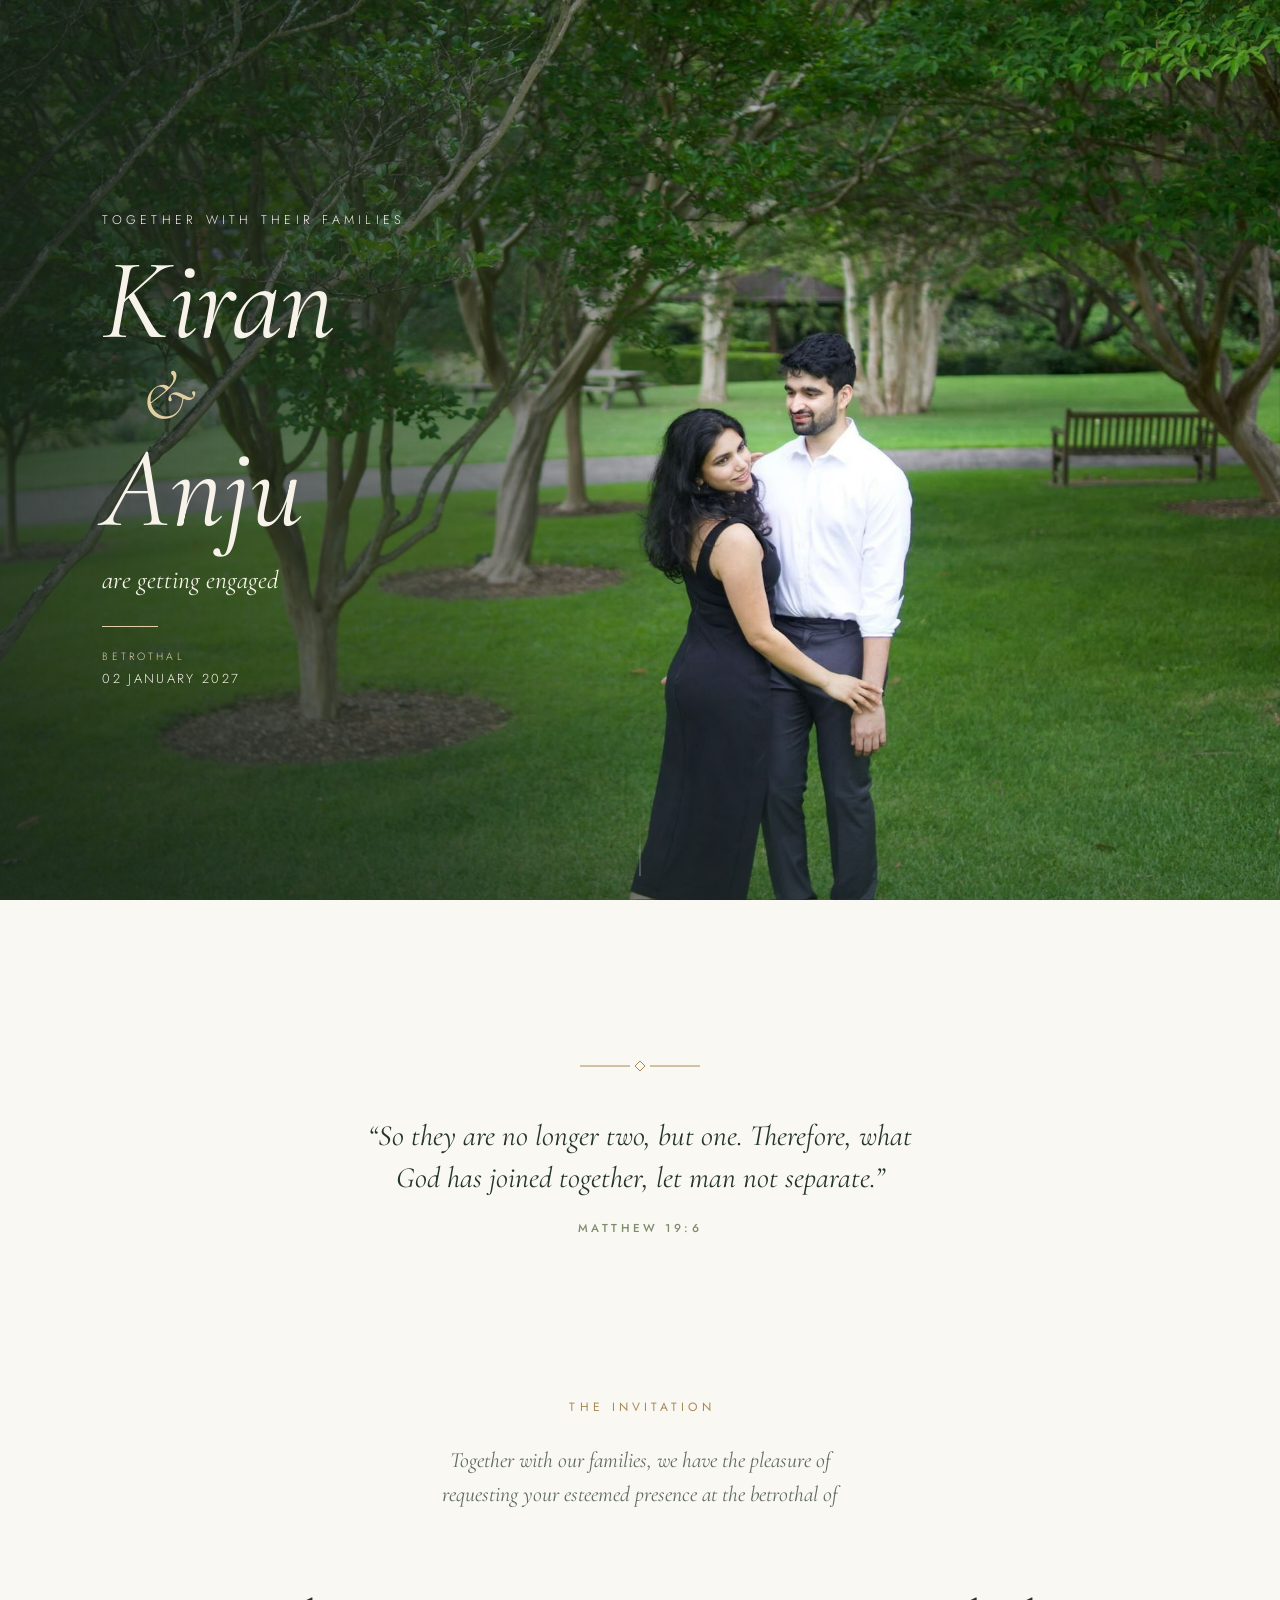
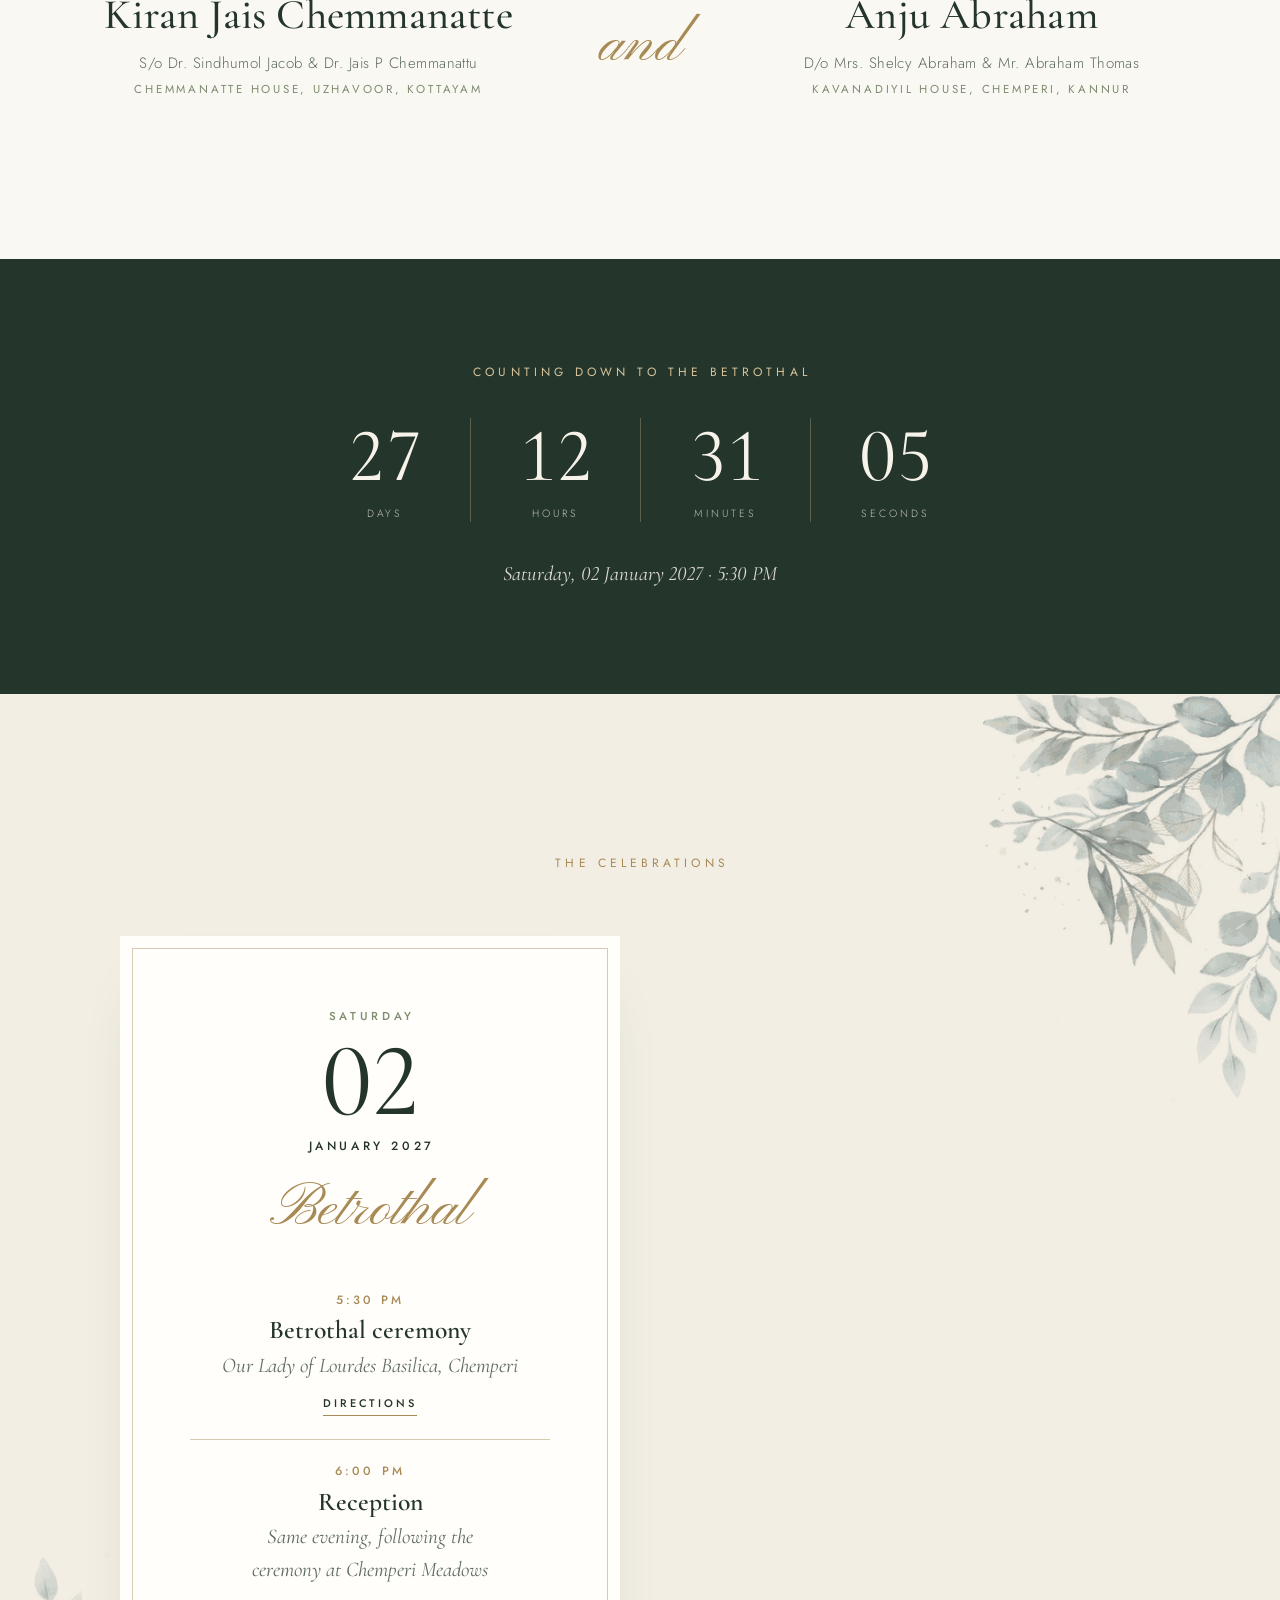
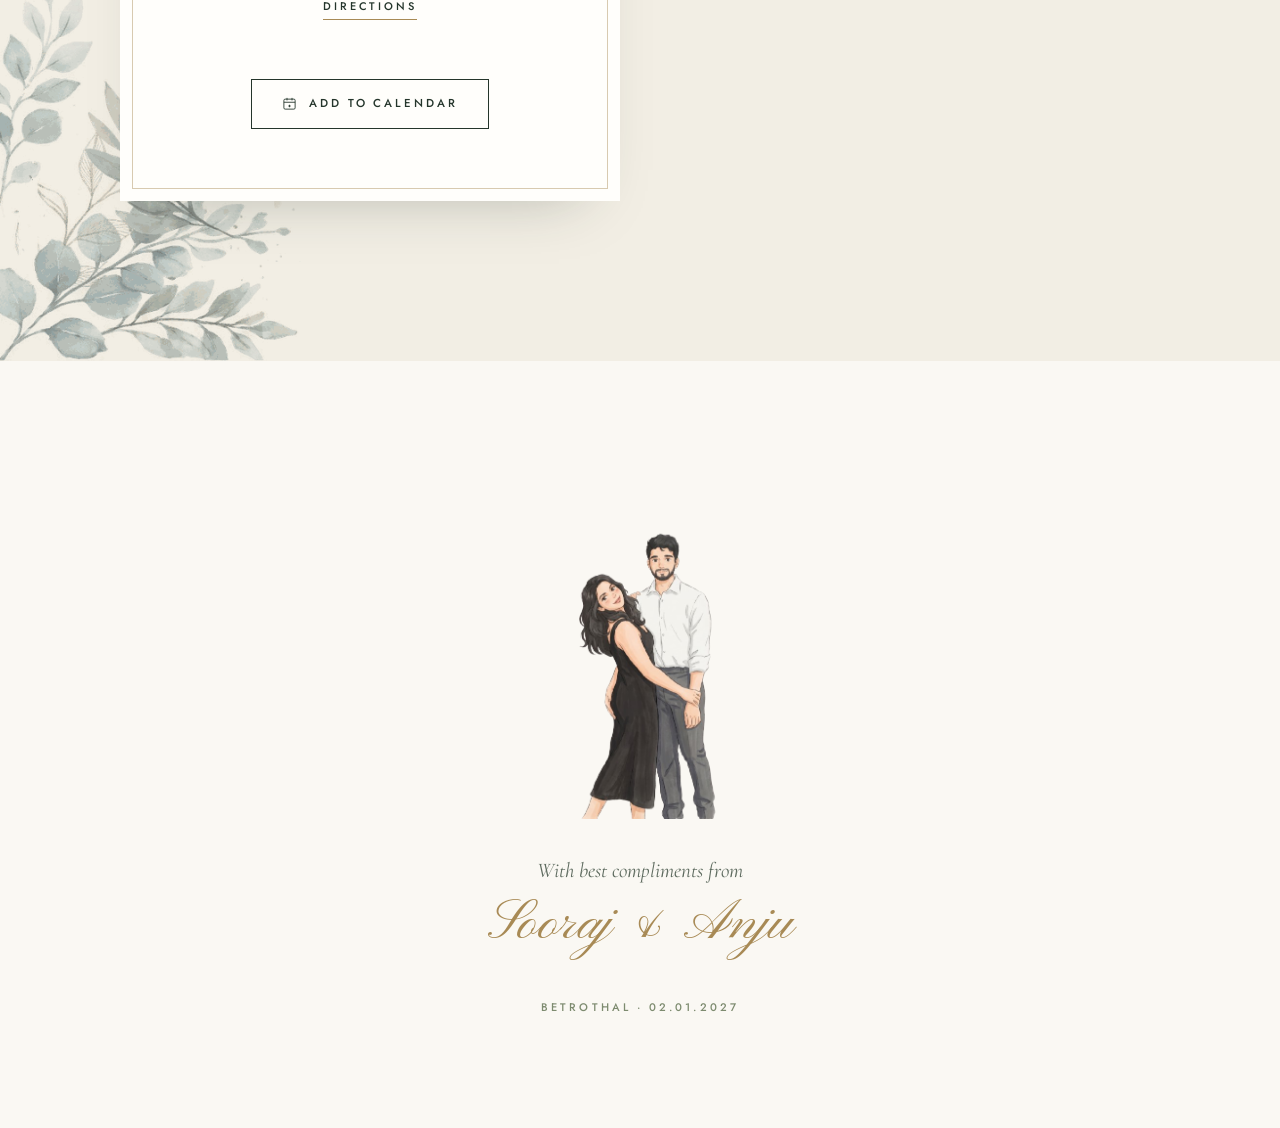
==== btl/index.html @ a14fd405 "Separate invite links: /wdg/ (wedding only) and /btl/ (betrothal only) build.py now also renders <sl" ====
<!DOCTYPE html>
<html lang="en">
<head>
<meta charset="utf-8">
<meta name="viewport" content="width=device-width, initial-scale=1, viewport-fit=cover">
<title>Kiran &amp; Anju — Betrothal Invitation</title>
<meta name="description" content="Kiran Jais and Anju Abraham invite you to their betrothal.">

<!-- link preview (WhatsApp, Facebook, X ...) -->
<meta property="og:type"             content="website">
<meta property="og:site_name"        content="Kiran &amp; Anju">
<meta property="og:title"            content="Kiran &amp; Anju are getting engaged">
<meta property="og:description"      content="Betrothal · Saturday, 02 January 2027 · Chemperi. Timings and directions inside.">
<meta property="og:url"              content="https://soorajabraham1.github.io/kiran-anju/btl/">
<meta property="og:image"            content="https://soorajabraham1.github.io/kiran-anju/share-card.jpeg">
<meta property="og:image:secure_url" content="https://soorajabraham1.github.io/kiran-anju/share-card.jpeg">
<meta property="og:image:type"       content="image/jpeg">
<meta property="og:image:width"      content="1200">
<meta property="og:image:height"     content="630">
<meta property="og:image:alt"        content="Kiran Jais and Anju Abraham — betrothal 02 January 2027">
<meta name="twitter:card"            content="summary_large_image">
<meta name="twitter:title"           content="Kiran &amp; Anju are getting engaged">
<meta name="twitter:description"     content="Betrothal · 02 January 2027.">
<meta name="twitter:image"           content="https://soorajabraham1.github.io/kiran-anju/share-card.jpeg">
<meta name="theme-color" content="#24352B">

<link rel="preconnect" href="https://fonts.googleapis.com">
<link rel="preconnect" href="https://fonts.gstatic.com" crossorigin>
<link href="https://fonts.googleapis.com/css2?family=Cormorant+Garamond:ital,wght@0,400;0,500;0,600;1,400;1,500&family=Jost:wght@300;400;500&family=Pinyon+Script&display=swap" rel="stylesheet">
<link rel="preload" as="image" href="../img/hero-portrait.jpg" media="(max-aspect-ratio: 4/5)">
<link rel="preload" as="image" href="../img/hero-wide.jpg" media="(min-aspect-ratio: 4/5)">
<link rel="stylesheet" href="../style.css">
<script>document.documentElement.classList.add('js')</script>
</head>

<body>

<!-- ============================ HERO ============================ -->
<header class="hero">
  <picture class="hero-photo">
    <source media="(max-aspect-ratio: 4/5)" srcset="../img/hero-portrait.jpg">
    <img src="../img/hero-wide.jpg" alt="Kiran and Anju in a garden" fetchpriority="high">
  </picture>

  <div class="hero-text">
    <p class="kicker">Together with their families</p>
    <h1 class="hero-names">
      <span>Kiran</span>
      <span class="amp">&amp;</span>
      <span>Anju</span>
    </h1>
    <p class="hero-tagline">are getting engaged</p>
    <span class="hairline" aria-hidden="true"></span>
    <ul class="hero-dates">
      <li><span>Betrothal</span>02 January 2027</li>
    </ul>
  </div>

  <a class="scroll-cue" href="#invitation" aria-label="Scroll to the invitation"><span></span></a>
</header>

<main>

<!-- ============================ VERSE ============================ -->
<section class="verse reveal" aria-label="Verse">
  <svg class="ornament" viewBox="0 0 120 12" aria-hidden="true"><path d="M0 6h50M70 6h50"/><path d="M60 1l5 5-5 5-5-5z"/></svg>
  <blockquote>
    <p>“So they are no longer two, but one. Therefore, what God has joined together, let man not separate.”</p>
    <cite>Matthew 19:6</cite>
  </blockquote>
</section>

<!-- ============================ INVITATION ============================ -->
<section class="invitation" id="invitation">
  <p class="eyebrow reveal">The Invitation</p>
  <p class="lead-in reveal">Together with our families, we have the pleasure of requesting your esteemed presence at the betrothal of</p>

  <div class="couple">
    <div class="person reveal">
      <h2 class="person-name">Kiran Jais Chemmanatte</h2>
      <p class="person-parents">S/o Dr. Sindhumol Jacob &amp; Dr. Jais P Chemmanattu</p>
      <p class="person-home">Chemmanatte House, Uzhavoor, Kottayam</p>
    </div>
    <p class="couple-and reveal" aria-hidden="true">and</p>
    <div class="person reveal">
      <h2 class="person-name">Anju Abraham</h2>
      <p class="person-parents">D/o Mrs. Shelcy Abraham &amp; Mr. Abraham Thomas</p>
      <p class="person-home">Kavanadiyil House, Chemperi, Kannur</p>
    </div>
  </div>
</section>

<!-- ============================ COUNTDOWN ============================ -->
<section class="countdown" aria-label="Counting down to the betrothal" data-to="2027-01-02T17:30:00+05:30">
  <p class="eyebrow">Counting down to the betrothal</p>
  <div class="count-grid">
    <div><span class="count-num" data-unit="d">&ndash;</span><span class="count-unit">Days</span></div>
    <div><span class="count-num" data-unit="h">&ndash;</span><span class="count-unit">Hours</span></div>
    <div><span class="count-num" data-unit="m">&ndash;</span><span class="count-unit">Minutes</span></div>
    <div><span class="count-num" data-unit="s">&ndash;</span><span class="count-unit">Seconds</span></div>
  </div>
  <p class="count-date">Saturday, 02 January 2027 &middot; 5:30 PM</p>
</section>

<!-- ============================ CELEBRATIONS ============================ -->
<section class="celebrations" id="celebrations">
  <img class="leaf leaf-a" src="../img/leaf.png" alt="" loading="lazy">
  <img class="leaf leaf-b" src="../img/leaf.png" alt="" loading="lazy">

  <p class="eyebrow reveal">The Celebrations</p>

  <div class="events">
    <article class="event reveal" aria-labelledby="ev-engagement">
      <header class="event-head">
        <p class="event-day">Saturday</p>
        <p class="event-num">02</p>
        <p class="event-month">January 2027</p>
        <h3 class="event-title" id="ev-engagement">Betrothal</h3>
      </header>

      <ol class="programme">
        <li>
          <p class="stop-time">5:30 PM</p>
          <p class="stop-what">Betrothal ceremony</p>
          <p class="stop-where">Our Lady of Lourdes Basilica, Chemperi</p>
          <a class="stop-map" href="https://maps.app.goo.gl/2BvKakWqRWWPQm9R8" target="_blank" rel="noopener">Directions</a>
        </li>
        <li>
          <p class="stop-time">6:00 PM</p>
          <p class="stop-what">Reception</p>
          <p class="stop-where">Same evening, following the ceremony at Chemperi Meadows</p>
          <a class="stop-map" href="https://maps.app.goo.gl/AWV4axcUvWkXK2Ru6" target="_blank" rel="noopener">Directions</a>
        </li>
      </ol>

      <a class="btn" href="../engagement.ics" download>
        <svg viewBox="0 0 24 24" aria-hidden="true"><rect x="3" y="5" width="18" height="16" rx="2"/><path d="M8 3v4M16 3v4M3 10h18M12 14v4M10 16h4"/></svg>
        Add to calendar
      </a>
    </article>
  </div>
</section>

</main>

<!-- ============================ FOOTER ============================ -->
<footer class="footer">
  <img class="footer-art reveal" src="../img/couple.png" alt="Illustration of Kiran and Anju" loading="lazy" width="409" height="610">
  <p class="footer-lead reveal">With best compliments from</p>
  <p class="footer-from reveal">Sooraj &amp; Anju</p>
  <p class="footer-dates">Betrothal &middot; 02.01.2027</p>
</footer>

<script src="../script.js" defer></script>
</body>
</html>
---- style.css ----
/* =====================================================================
   Kiran & Anju — wedding invitation
   ===================================================================== */

:root {
  --paper:      #FAF8F3;
  --paper-deep: #F2EEE4;
  --card:       #FFFEFB;
  --ink:        #24352B;   /* deep forest */
  --ink-soft:   #5E6B5F;
  --sage:       #7D8B6F;
  --gold:       #A88A55;
  --gold-line:  rgba(168, 138, 85, .45);
  --ivory:      #F7F3EA;

  --serif:  "Cormorant Garamond", Georgia, "Times New Roman", serif;
  --sans:   "Jost", "Helvetica Neue", Arial, sans-serif;
  --script: "Pinyon Script", "Snell Roundhand", cursive;

  --space: clamp(80px, 14vw, 160px);
  --ease:  cubic-bezier(.22, .68, .28, 1);
}

*, *::before, *::after { box-sizing: border-box; margin: 0; padding: 0; }

html { scroll-behavior: smooth; -webkit-text-size-adjust: 100%; }

body {
  background: var(--paper);
  color: var(--ink);
  font-family: var(--serif);
  font-size: clamp(18px, 1.1vw + 14px, 21px);
  font-weight: 500;
  line-height: 1.55;
  -webkit-font-smoothing: antialiased;
  font-variant-numeric: lining-nums;
}

img { display: block; max-width: 100%; height: auto; }
a { color: inherit; }
a:focus-visible { outline: 2px solid var(--gold); outline-offset: 4px; }

/* ---------- shared bits ---------- */
.eyebrow {
  font-family: var(--sans);
  font-weight: 400;
  font-size: 12px;
  letter-spacing: .34em;
  text-transform: uppercase;
  color: var(--gold);
  text-align: center;
  padding-left: .34em;               /* optically centre tracked caps */
}

.hairline {
  display: block;
  width: 56px;
  height: 1px;
  background: currentColor;
  opacity: .6;
}

/* =====================================================================
   HERO
   ===================================================================== */
.hero {
  position: relative;
  min-height: 100vh;
  min-height: 100svh;
  display: flex;
  align-items: center;
  color: var(--ivory);
  overflow: hidden;
  isolation: isolate;
  background: var(--ink);
}

.hero-photo, .hero-photo img {
  position: absolute;
  inset: 0;
  width: 100%;
  height: 100%;
}
.hero-photo { z-index: -2; }
.hero-photo img {
  object-fit: cover;
  object-position: 62% 50%;
  animation: hero-zoom 14s var(--ease) both;
}

/* soft shade behind the words, the couple stays bright */
.hero::before {
  content: "";
  position: absolute;
  inset: 0;
  z-index: -1;
  background:
    linear-gradient(90deg, rgba(20, 30, 24, .78) 0%, rgba(20, 30, 24, .5) 34%, rgba(20, 30, 24, 0) 60%),
    linear-gradient(0deg, rgba(20, 30, 24, .45) 0%, rgba(20, 30, 24, 0) 30%);
}

.hero-text {
  width: min(560px, 100%);
  margin-left: clamp(24px, 8vw, 140px);
  padding: 48px 24px 48px 0;
  text-align: left;
}

.kicker {
  font-family: var(--sans);
  font-weight: 300;
  font-size: 12.5px;
  letter-spacing: .34em;
  text-transform: uppercase;
  opacity: .9;
}

.hero-names {
  margin-top: 18px;
  font-family: var(--serif);
  font-style: italic;
  font-weight: 400;
  font-size: clamp(64px, 9vw, 128px);
  line-height: .92;
  letter-spacing: -.01em;
}
.hero-names span { display: block; }
.hero-names .amp {
  font-weight: 300;
  font-size: .62em;
  line-height: 1.15;
  color: #E3CFA4;
  margin-left: .55em;
}

.hero-tagline {
  margin-top: 18px;
  font-style: italic;
  font-weight: 400;
  font-size: clamp(20px, 2vw, 26px);
  opacity: .92;
}

.hero .hairline { margin: 26px 0 22px; color: #E3CFA4; }

.hero-dates {
  list-style: none;
  display: flex;
  flex-wrap: wrap;
  gap: 10px 36px;
  font-family: var(--sans);
  font-weight: 300;
  font-size: 13px;
  letter-spacing: .18em;
  text-transform: uppercase;
}
.hero-dates span {
  display: block;
  margin-bottom: 4px;
  font-size: 10.5px;
  letter-spacing: .3em;
  color: #E3CFA4;
}

/* entrance */
.hero-text > * { animation: rise 1.2s var(--ease) both; }
.hero-text > :nth-child(2) { animation-delay: .15s; }
.hero-text > :nth-child(3) { animation-delay: .35s; }
.hero-text > :nth-child(4) { animation-delay: .5s; }
.hero-text > :nth-child(5) { animation-delay: .6s; }

.scroll-cue {
  position: absolute;
  left: 50%;
  bottom: max(24px, env(safe-area-inset-bottom));
  width: 1px;
  height: 56px;
  transform: translateX(-50%);
  overflow: hidden;
}
.scroll-cue span {
  position: absolute;
  inset: 0;
  background: linear-gradient(to bottom, transparent, var(--ivory));
  animation: drip 2.4s ease-in-out infinite;
}

/* phones (portrait photo): words at the top, couple below */
@media (max-aspect-ratio: 4/5) {
  .hero { align-items: flex-start; }
  .hero-photo img { object-position: 50% 100%; }
  .hero::before {
    background:
      linear-gradient(180deg, rgba(20, 30, 24, .82) 0%, rgba(20, 30, 24, .55) 32%, rgba(20, 30, 24, 0) 55%),
      linear-gradient(0deg, rgba(20, 30, 24, .35) 0%, rgba(20, 30, 24, 0) 22%);
  }
  .hero-text {
    margin: 0 auto;
    padding: max(56px, calc(env(safe-area-inset-top) + 40px)) 24px 0;
    text-align: center;
  }
  .hero-names { font-size: clamp(54px, 17vw, 92px); }
  .hero-names span { display: inline; }
  .hero-names .amp { margin: 0 .1em; font-size: .7em; }
  .hero .hairline { margin: 20px auto 18px; }
  .hero-dates { justify-content: center; gap: 8px 28px; font-size: 12px; }
}

/* =====================================================================
   VERSE
   ===================================================================== */
.verse {
  padding: var(--space) 24px calc(var(--space) * .6);
  text-align: center;
}
.ornament {
  width: 120px;
  height: 12px;
  margin: 0 auto 32px;
  fill: none;
  stroke: var(--gold);
  stroke-width: 1;
}
.verse blockquote p {
  max-width: 640px;
  margin: 0 auto;
  font-style: italic;
  font-weight: 400;
  font-size: clamp(22px, 2.3vw, 30px);
  line-height: 1.45;
  color: var(--ink);
  text-wrap: balance;
}
.verse cite {
  display: block;
  margin-top: 20px;
  font-family: var(--sans);
  font-style: normal;
  font-size: 11.5px;
  letter-spacing: .3em;
  text-transform: uppercase;
  color: var(--sage);
}

/* =====================================================================
   INVITATION
   ===================================================================== */
.invitation {
  padding: calc(var(--space) * .4) 24px var(--space);
  text-align: center;
}
.lead-in {
  max-width: 600px;
  margin: 28px auto 0;
  font-style: italic;
  font-weight: 400;
  font-size: clamp(20px, 1.7vw, 24px);
  color: var(--ink-soft);
  text-wrap: balance;
}

.couple {
  display: grid;
  gap: 28px;
  max-width: 1180px;
  margin: clamp(48px, 7vw, 80px) auto 0;
  align-items: center;
}
.person-name {
  font-weight: 500;
  font-size: clamp(34px, 3.3vw, 46px);
  line-height: 1.1;
  letter-spacing: .005em;
}
.person-parents {
  margin-top: 14px;
  font-family: var(--sans);
  font-weight: 300;
  font-size: 15px;
  letter-spacing: .03em;
  color: var(--ink-soft);
}
.person-home {
  margin-top: 6px;
  font-family: var(--sans);
  font-weight: 400;
  font-size: 11.5px;
  letter-spacing: .24em;
  text-transform: uppercase;
  color: var(--sage);
}
.couple-and {
  font-family: var(--script);
  font-size: clamp(44px, 5vw, 60px);
  line-height: 1;
  color: var(--gold);
}

@media (min-width: 1000px) {
  .couple { grid-template-columns: 1fr auto 1fr; gap: 32px; }
  .person-name { white-space: nowrap; }
}

/* =====================================================================
   COUNTDOWN
   ===================================================================== */
.countdown {
  background: var(--ink);
  color: var(--ivory);
  text-align: center;
  padding: clamp(64px, 9vw, 104px) 24px;
}
.countdown .eyebrow { color: #D9C49A; }
.count-grid {
  display: grid;
  grid-template-columns: repeat(4, minmax(0, 1fr));
  max-width: 680px;
  margin: 36px auto 0;
}
.count-grid > div + div { border-left: 1px solid rgba(217, 196, 154, .3); }
.count-num {
  display: block;
  font-weight: 400;
  font-size: clamp(40px, 7vw, 76px);
  line-height: 1;
  font-variant-numeric: tabular-nums lining-nums;
}
.count-unit {
  display: block;
  margin-top: 12px;
  font-family: var(--sans);
  font-weight: 300;
  font-size: 10.5px;
  letter-spacing: .28em;
  text-transform: uppercase;
  opacity: .75;
}
.count-date {
  margin-top: 36px;
  font-style: italic;
  font-weight: 400;
  font-size: clamp(18px, 1.6vw, 22px);
  opacity: .88;
}
.countdown.is-past .count-grid { display: none; }

/* =====================================================================
   CELEBRATIONS
   ===================================================================== */
.celebrations {
  position: relative;
  overflow: hidden;
  padding: var(--space) 24px;
  background: var(--paper-deep);
}
.leaf {
  position: absolute;
  width: clamp(160px, 24vw, 320px);
  opacity: .85;
  pointer-events: none;
}
.leaf-a { left: 0; bottom: 0; }
.leaf-b { right: 0; top: 0; transform: rotate(180deg); }

.events {
  position: relative;
  display: grid;
  gap: 32px;
  max-width: 1040px;
  margin: clamp(40px, 6vw, 64px) auto 0;
}
@media (min-width: 860px) {
  .events { grid-template-columns: 1fr 1fr; gap: 40px; }
}

.event {
  position: relative;
  display: flex;
  flex-direction: column;
  align-items: center;
  text-align: center;
  background: var(--card);
  padding: clamp(48px, 6vw, 72px) clamp(28px, 4vw, 56px);
  box-shadow: 0 30px 60px -40px rgba(36, 53, 43, .35);
}
/* fine inset gold frame */
.event::before {
  content: "";
  position: absolute;
  inset: 12px;
  border: 1px solid var(--gold-line);
  pointer-events: none;
}

.event-day {
  font-family: var(--sans);
  font-size: 11.5px;
  letter-spacing: .32em;
  text-transform: uppercase;
  color: var(--sage);
  padding-left: .32em;
}
.event-num {
  margin-top: 6px;
  font-weight: 400;
  font-size: clamp(76px, 9vw, 104px);
  line-height: .95;
}
.event-month {
  margin-top: 6px;
  font-family: var(--sans);
  font-size: 12px;
  letter-spacing: .3em;
  text-transform: uppercase;
  padding-left: .3em;
}
.event-title {
  margin-top: 22px;
  font-family: var(--script);
  font-weight: 400;
  font-size: clamp(46px, 5vw, 60px);
  line-height: 1.05;
  color: var(--gold);
}

.programme {
  list-style: none;
  width: 100%;
  max-width: 360px;
  margin: 28px auto 36px;
}
.programme li { padding: 22px 0; }
.programme li + li { border-top: 1px solid var(--gold-line); }

.stop-time {
  font-family: var(--sans);
  font-size: 12px;
  letter-spacing: .26em;
  text-transform: uppercase;
  color: var(--gold);
}
.stop-what {
  margin-top: 6px;
  font-weight: 600;
  font-size: clamp(22px, 2vw, 26px);
  line-height: 1.2;
}
.stop-where {
  margin-top: 4px;
  font-style: italic;
  font-weight: 400;
  color: var(--ink-soft);
  text-wrap: balance;
}
.stop-map {
  display: inline-block;
  margin-top: 12px;
  padding-bottom: 3px;
  font-family: var(--sans);
  font-size: 11px;
  letter-spacing: .26em;
  text-transform: uppercase;
  text-decoration: none;
  color: var(--ink);
  border-bottom: 1px solid var(--gold);
  transition: color .25s;
}
.stop-map:hover { color: var(--gold); }

.btn {
  margin-top: auto;
  display: inline-flex;
  align-items: center;
  gap: 12px;
  padding: 15px 30px;
  font-family: var(--sans);
  font-size: 11.5px;
  letter-spacing: .26em;
  text-transform: uppercase;
  text-decoration: none;
  color: var(--ink);
  border: 1px solid var(--ink);
  transition: background .3s, color .3s;
}
.btn:hover { background: var(--ink); color: var(--ivory); }
.btn svg { width: 15px; height: 15px; fill: none; stroke: currentColor; stroke-width: 1.4; }

/* =====================================================================
   FOOTER
   ===================================================================== */
.footer {
  padding: var(--space) 24px calc(var(--space) * .7 + env(safe-area-inset-bottom));
  text-align: center;
}
.footer-art {
  width: clamp(150px, 18vw, 200px);
  margin: 0 auto 36px;
}
.footer-lead {
  font-style: italic;
  font-weight: 400;
  color: var(--ink-soft);
}
.footer-from {
  margin-top: 4px;
  font-family: var(--script);
  font-size: clamp(42px, 5vw, 56px);
  line-height: 1.2;
  color: var(--gold);
}
.footer-dates {
  margin-top: 40px;
  font-family: var(--sans);
  font-size: 11px;
  letter-spacing: .28em;
  text-transform: uppercase;
  color: var(--sage);
}

/* =====================================================================
   MOTION
   ===================================================================== */
@keyframes rise      { from { opacity: 0; transform: translateY(18px); } to { opacity: 1; transform: none; } }
@keyframes hero-zoom { from { transform: scale(1.06); } to { transform: scale(1); } }
@keyframes drip      { 0% { transform: translateY(-100%); } 60%, 100% { transform: translateY(100%); } }

/* scroll reveal — only when JS is running, so nothing is hidden without it */
.js .reveal { opacity: 0; transform: translateY(24px); transition: opacity 1s var(--ease), transform 1s var(--ease); }
.js .reveal.is-in { opacity: 1; transform: none; }

@media (prefers-reduced-motion: reduce) {
  html { scroll-behavior: auto; }
  *, *::before, *::after { animation: none !important; transition: none !important; }
  .js .reveal { opacity: 1; transform: none; }
}

/* =====================================================================
   PRINT
   ===================================================================== */
@media print {
  * { -webkit-print-color-adjust: exact; print-color-adjust: exact; }
  .hero { min-height: 0; height: 100vh; page-break-after: always; }
  .scroll-cue, .countdown, .btn, .stop-map, .leaf { display: none !important; }
  .js .reveal { opacity: 1; transform: none; }
  .event { box-shadow: none; break-inside: avoid; }
}
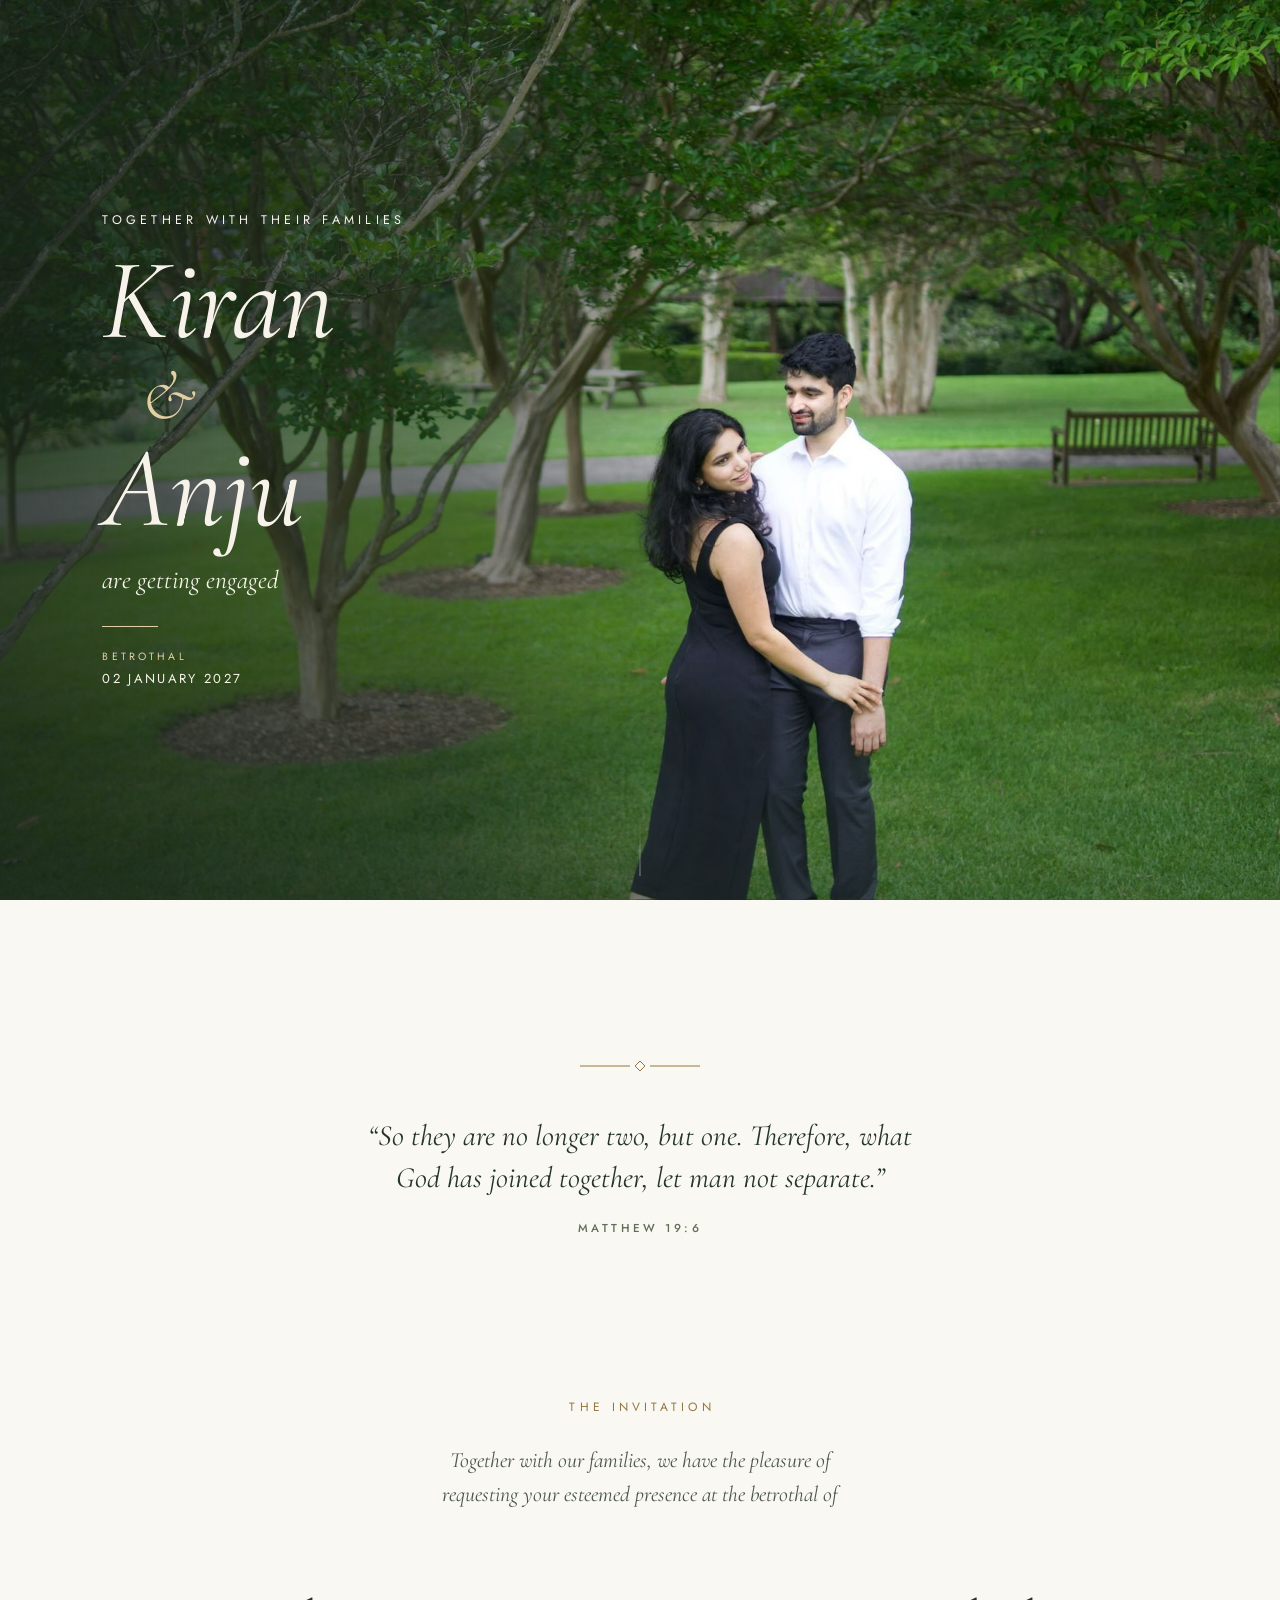
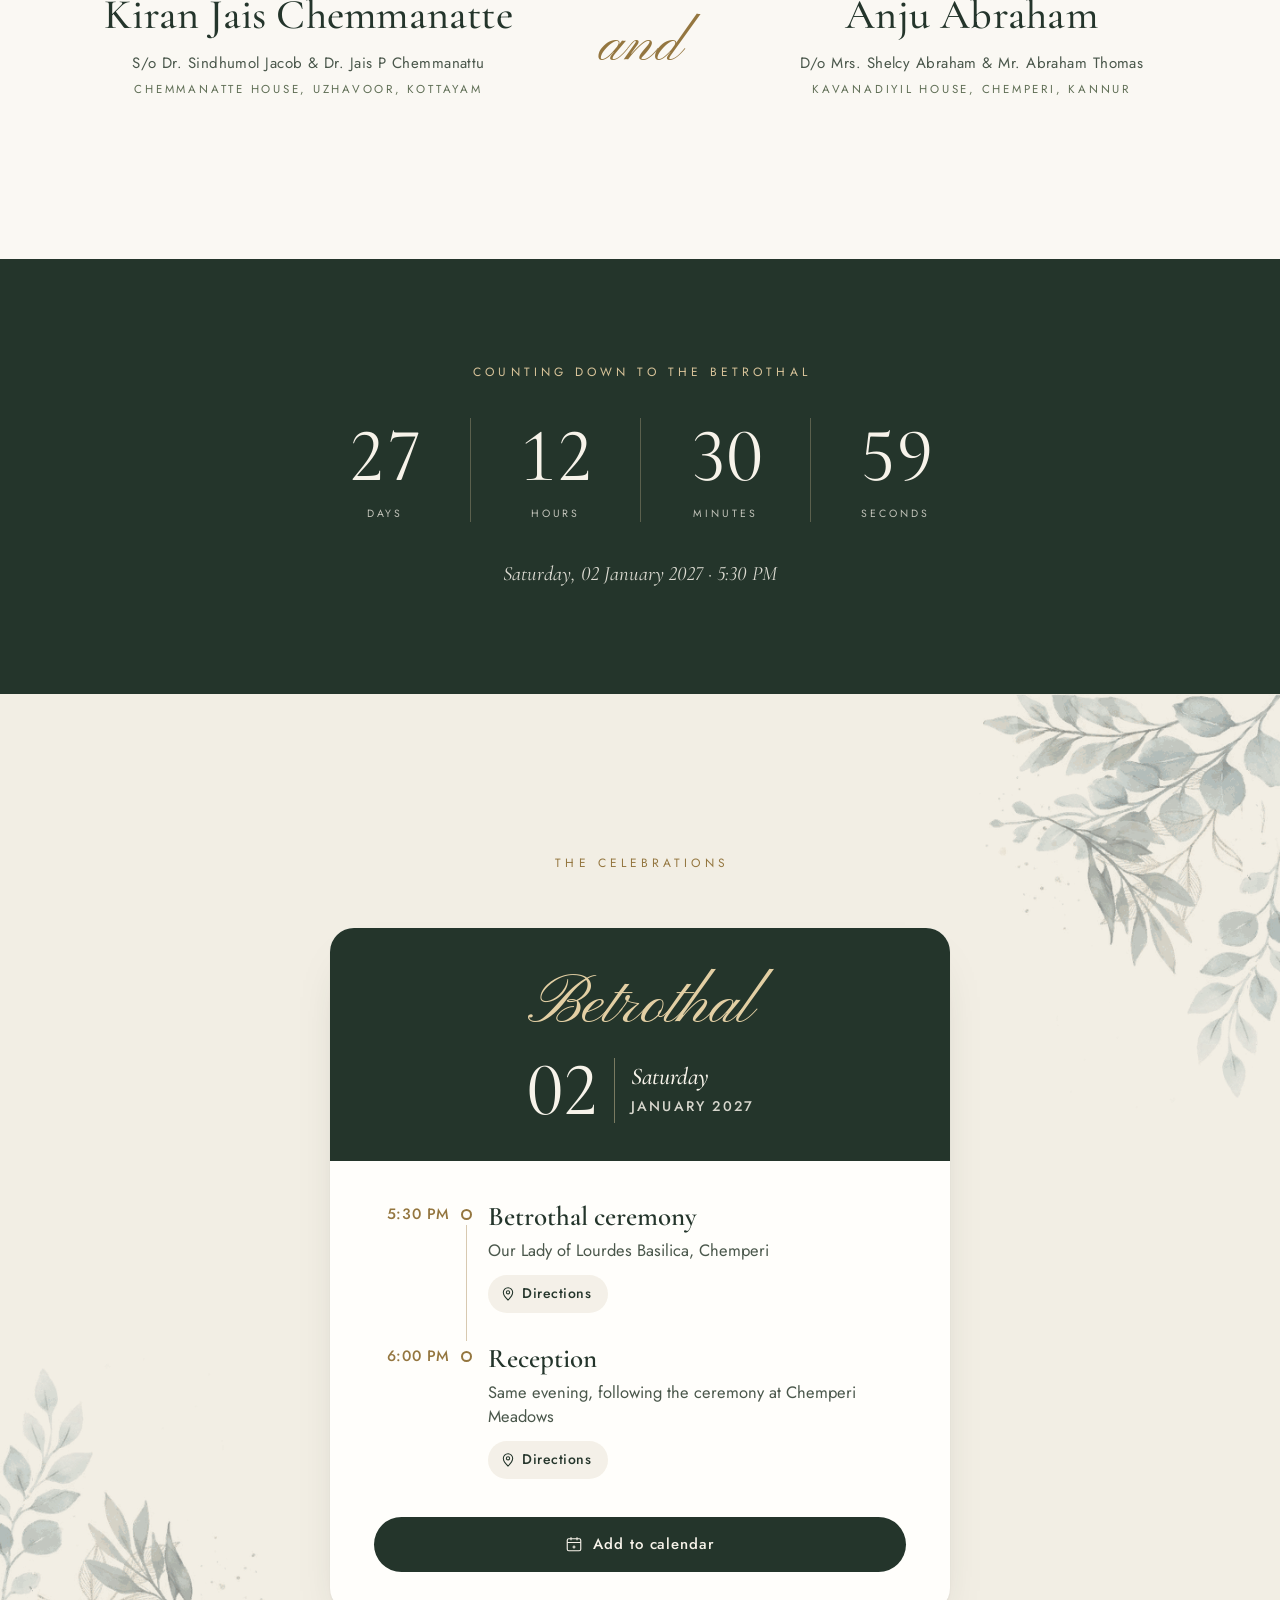
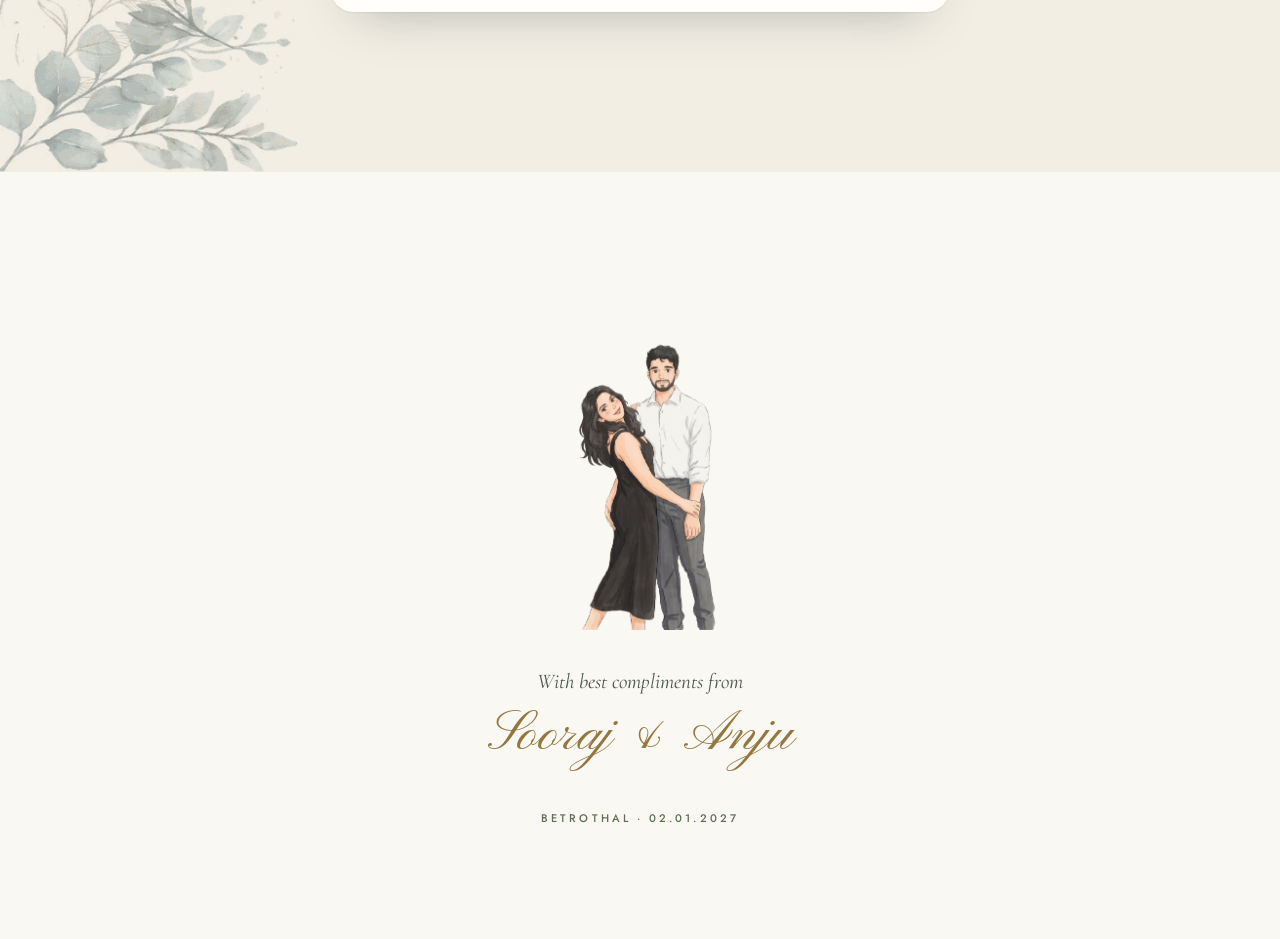
==== commit 05ccac24: "Modern celebrations section; single-event pages centred Event cards get a dark date header, a timeli" ====
--- a/btl/index.html
+++ b/btl/index.html
@@ -109,27 +109,41 @@
 
   <p class="eyebrow reveal">The Celebrations</p>
 
-  <div class="events">
+  <div class="events events--single">
     <article class="event reveal" aria-labelledby="ev-engagement">
       <header class="event-head">
-        <p class="event-day">Saturday</p>
-        <p class="event-num">02</p>
-        <p class="event-month">January 2027</p>
         <h3 class="event-title" id="ev-engagement">Betrothal</h3>
+        <p class="event-date">
+          <span class="event-num">02</span>
+          <span class="event-date-text">
+            <span class="event-day">Saturday</span>
+            <span class="event-month">January 2027</span>
+          </span>
+        </p>
       </header>
 
-      <ol class="programme">
-        <li>
+      <ol class="timeline">
+        <li class="stop">
           <p class="stop-time">5:30 PM</p>
-          <p class="stop-what">Betrothal ceremony</p>
-          <p class="stop-where">Our Lady of Lourdes Basilica, Chemperi</p>
-          <a class="stop-map" href="https://maps.app.goo.gl/2BvKakWqRWWPQm9R8" target="_blank" rel="noopener">Directions</a>
+          <div class="stop-body">
+            <p class="stop-what">Betrothal ceremony</p>
+            <p class="stop-where">Our Lady of Lourdes Basilica, Chemperi</p>
+            <a class="stop-map" href="https://maps.app.goo.gl/2BvKakWqRWWPQm9R8" target="_blank" rel="noopener">
+              <svg viewBox="0 0 24 24" aria-hidden="true"><path d="M12 21s-7-6.2-7-11.5A7 7 0 0 1 19 9.5C19 14.8 12 21 12 21z"/><circle cx="12" cy="9.5" r="2.5"/></svg>
+              Directions
+            </a>
+          </div>
         </li>
-        <li>
+        <li class="stop">
           <p class="stop-time">6:00 PM</p>
-          <p class="stop-what">Reception</p>
-          <p class="stop-where">Same evening, following the ceremony at Chemperi Meadows</p>
-          <a class="stop-map" href="https://maps.app.goo.gl/AWV4axcUvWkXK2Ru6" target="_blank" rel="noopener">Directions</a>
+          <div class="stop-body">
+            <p class="stop-what">Reception</p>
+            <p class="stop-where">Same evening, following the ceremony at Chemperi Meadows</p>
+            <a class="stop-map" href="https://maps.app.goo.gl/AWV4axcUvWkXK2Ru6" target="_blank" rel="noopener">
+              <svg viewBox="0 0 24 24" aria-hidden="true"><path d="M12 21s-7-6.2-7-11.5A7 7 0 0 1 19 9.5C19 14.8 12 21 12 21z"/><circle cx="12" cy="9.5" r="2.5"/></svg>
+              Directions
+            </a>
+          </div>
         </li>
       </ol>
 
--- a/style.css
+++ b/style.css
@@ -7,9 +7,9 @@
   --paper-deep: #F2EEE4;
   --card:       #FFFEFB;
   --ink:        #24352B;   /* deep forest */
-  --ink-soft:   #5E6B5F;
-  --sage:       #7D8B6F;
-  --gold:       #A88A55;
+  --ink-soft:   #4A574B;
+  --sage:       #5F6E55;
+  --gold:       #94763F;
   --gold-line:  rgba(168, 138, 85, .45);
   --ivory:      #F7F3EA;
 
@@ -108,7 +108,7 @@
 
 .kicker {
   font-family: var(--sans);
-  font-weight: 300;
+  font-weight: 400;
   font-size: 12.5px;
   letter-spacing: .34em;
   text-transform: uppercase;
@@ -149,7 +149,7 @@
   flex-wrap: wrap;
   gap: 10px 36px;
   font-family: var(--sans);
-  font-weight: 300;
+  font-weight: 400;
   font-size: 13px;
   letter-spacing: .18em;
   text-transform: uppercase;
@@ -275,7 +275,7 @@
 .person-parents {
   margin-top: 14px;
   font-family: var(--sans);
-  font-weight: 300;
+  font-weight: 400;
   font-size: 15px;
   letter-spacing: .03em;
   color: var(--ink-soft);
@@ -329,7 +329,7 @@
   display: block;
   margin-top: 12px;
   font-family: var(--sans);
-  font-weight: 300;
+  font-weight: 400;
   font-size: 10.5px;
   letter-spacing: .28em;
   text-transform: uppercase;
@@ -350,13 +350,13 @@
 .celebrations {
   position: relative;
   overflow: hidden;
-  padding: var(--space) 24px;
+  padding: var(--space) 20px;
   background: var(--paper-deep);
 }
 .leaf {
   position: absolute;
   width: clamp(160px, 24vw, 320px);
-  opacity: .85;
+  opacity: .7;
   pointer-events: none;
 }
 .leaf-a { left: 0; bottom: 0; }
@@ -365,125 +365,167 @@
 .events {
   position: relative;
   display: grid;
-  gap: 32px;
-  max-width: 1040px;
-  margin: clamp(40px, 6vw, 64px) auto 0;
-}
-@media (min-width: 860px) {
-  .events { grid-template-columns: 1fr 1fr; gap: 40px; }
+  gap: 28px;
+  max-width: 1080px;
+  margin: clamp(36px, 5vw, 56px) auto 0;
+}
+/* two events side by side on wide screens; a single event stays centred */
+@media (min-width: 900px) {
+  .events { grid-template-columns: 1fr 1fr; gap: 36px; }
+}
+.events--single { max-width: 620px; }
+@media (min-width: 900px) {
+  .events--single { grid-template-columns: 1fr; }
 }
 
 .event {
-  position: relative;
   display: flex;
   flex-direction: column;
+  background: var(--card);
+  border-radius: 24px;
+  overflow: hidden;
+  box-shadow: 0 1px 2px rgba(36, 53, 43, .06), 0 24px 48px -28px rgba(36, 53, 43, .35);
+}
+
+/* dark header band with the date */
+.event-head {
+  padding: clamp(32px, 5vw, 44px) clamp(24px, 5vw, 44px) clamp(28px, 4vw, 36px);
+  background: var(--ink);
+  color: var(--ivory);
+  text-align: center;
+}
+.event-title {
+  font-family: var(--script);
+  font-weight: 400;
+  font-size: clamp(52px, 6vw, 68px);
+  line-height: 1;
+  color: #E3CFA4;
+}
+.event-date {
+  display: inline-flex;
   align-items: center;
-  text-align: center;
-  background: var(--card);
-  padding: clamp(48px, 6vw, 72px) clamp(28px, 4vw, 56px);
-  box-shadow: 0 30px 60px -40px rgba(36, 53, 43, .35);
-}
-/* fine inset gold frame */
-.event::before {
+  gap: 16px;
+  margin-top: 18px;
+  text-align: left;
+}
+.event-num {
+  font-weight: 400;
+  font-size: clamp(60px, 7vw, 76px);
+  line-height: .85;
+  padding-right: 16px;
+  border-right: 1px solid rgba(227, 207, 164, .45);
+}
+.event-date-text { display: flex; flex-direction: column; gap: 6px; }
+.event-day {
+  font-size: 24px;
+  font-style: italic;
+  line-height: 1.1;
+}
+.event-month {
+  font-family: var(--sans);
+  font-size: 14px;
+  letter-spacing: .16em;
+  text-transform: uppercase;
+  opacity: .85;
+}
+
+/* timeline of the day */
+.timeline {
+  list-style: none;
+  padding: clamp(28px, 5vw, 40px) clamp(20px, 5vw, 44px) 8px;
+}
+.stop {
+  position: relative;
+  display: grid;
+  grid-template-columns: 76px 1fr;
+  gap: 0 22px;
+  padding-bottom: 30px;
+}
+/* line + dot */
+.stop::before {
   content: "";
   position: absolute;
-  inset: 12px;
-  border: 1px solid var(--gold-line);
-  pointer-events: none;
-}
-
-.event-day {
-  font-family: var(--sans);
-  font-size: 11.5px;
-  letter-spacing: .32em;
-  text-transform: uppercase;
-  color: var(--sage);
-  padding-left: .32em;
-}
-.event-num {
+  left: 87px;
+  top: 8px;
+  width: 11px;
+  height: 11px;
+  border-radius: 50%;
+  background: var(--card);
+  border: 2px solid var(--gold);
+}
+.stop::after {
+  content: "";
+  position: absolute;
+  left: 92px;
+  top: 24px;
+  bottom: 2px;
+  width: 1px;
+  background: var(--gold-line);
+}
+.stop:last-child::after { display: none; }
+
+.stop-time {
+  padding-top: 2px;
+  font-family: var(--sans);
+  font-size: 15px;
+  font-weight: 500;
+  letter-spacing: .04em;
+  color: var(--gold);
+  text-align: right;
+  white-space: nowrap;
+}
+.stop-body { padding-left: 16px; }
+.stop-what {
+  font-weight: 600;
+  font-size: clamp(24px, 2.2vw, 27px);
+  line-height: 1.15;
+}
+.stop-where {
   margin-top: 6px;
-  font-weight: 400;
-  font-size: clamp(76px, 9vw, 104px);
-  line-height: .95;
-}
-.event-month {
-  margin-top: 6px;
-  font-family: var(--sans);
-  font-size: 12px;
-  letter-spacing: .3em;
-  text-transform: uppercase;
-  padding-left: .3em;
-}
-.event-title {
-  margin-top: 22px;
-  font-family: var(--script);
-  font-weight: 400;
-  font-size: clamp(46px, 5vw, 60px);
-  line-height: 1.05;
-  color: var(--gold);
-}
-
-.programme {
-  list-style: none;
-  width: 100%;
-  max-width: 360px;
-  margin: 28px auto 36px;
-}
-.programme li { padding: 22px 0; }
-.programme li + li { border-top: 1px solid var(--gold-line); }
-
-.stop-time {
-  font-family: var(--sans);
-  font-size: 12px;
-  letter-spacing: .26em;
-  text-transform: uppercase;
-  color: var(--gold);
-}
-.stop-what {
-  margin-top: 6px;
-  font-weight: 600;
-  font-size: clamp(22px, 2vw, 26px);
-  line-height: 1.2;
-}
-.stop-where {
-  margin-top: 4px;
-  font-style: italic;
-  font-weight: 400;
+  font-family: var(--sans);
+  font-weight: 400;
+  font-size: 16.5px;
+  line-height: 1.5;
   color: var(--ink-soft);
-  text-wrap: balance;
 }
 .stop-map {
-  display: inline-block;
+  display: inline-flex;
+  align-items: center;
+  gap: 6px;
   margin-top: 12px;
-  padding-bottom: 3px;
-  font-family: var(--sans);
-  font-size: 11px;
-  letter-spacing: .26em;
-  text-transform: uppercase;
+  padding: 8px 16px 8px 12px;
+  border-radius: 999px;
+  background: rgba(148, 118, 63, .1);
+  font-family: var(--sans);
+  font-size: 14px;
+  font-weight: 500;
+  letter-spacing: .04em;
   text-decoration: none;
   color: var(--ink);
-  border-bottom: 1px solid var(--gold);
-  transition: color .25s;
-}
-.stop-map:hover { color: var(--gold); }
+  transition: background .25s, color .25s;
+}
+.stop-map:hover { background: var(--gold); color: #fff; }
+.stop-map svg { width: 16px; height: 16px; fill: none; stroke: currentColor; stroke-width: 1.6; }
 
 .btn {
-  margin-top: auto;
-  display: inline-flex;
+  margin: auto clamp(20px, 5vw, 44px) clamp(28px, 5vw, 40px);
+  display: flex;
   align-items: center;
-  gap: 12px;
-  padding: 15px 30px;
-  font-family: var(--sans);
-  font-size: 11.5px;
-  letter-spacing: .26em;
-  text-transform: uppercase;
+  justify-content: center;
+  gap: 10px;
+  padding: 16px 24px;
+  border-radius: 999px;
+  font-family: var(--sans);
+  font-size: 15px;
+  font-weight: 500;
+  letter-spacing: .06em;
   text-decoration: none;
-  color: var(--ink);
-  border: 1px solid var(--ink);
-  transition: background .3s, color .3s;
-}
-.btn:hover { background: var(--ink); color: var(--ivory); }
-.btn svg { width: 15px; height: 15px; fill: none; stroke: currentColor; stroke-width: 1.4; }
+  color: var(--ivory);
+  background: var(--ink);
+  transition: background .3s, transform .3s;
+}
+.btn:hover { background: #33493B; transform: translateY(-1px); }
+.btn svg { width: 18px; height: 18px; fill: none; stroke: currentColor; stroke-width: 1.5; }
 
 /* =====================================================================
    FOOTER
@@ -518,6 +560,54 @@
 }
 
 /* =====================================================================
+   PHONES — larger, less-tracked type so everything reads comfortably
+   ===================================================================== */
+@media (max-width: 600px) {
+  body { font-size: 19px; }
+
+  /* small capitals */
+  .eyebrow, .kicker, .verse cite, .person-home, .footer-dates, .hero-dates {
+    font-size: 13.5px;
+    font-weight: 400;
+    letter-spacing: .16em;
+  }
+  .eyebrow { padding-left: .16em; }
+  .eyebrow { font-size: 14px; letter-spacing: .22em; padding-left: .22em; }
+  .hero-dates { font-size: 14px; letter-spacing: .1em; }
+  .hero-dates span { font-size: 12px; letter-spacing: .18em; }
+  .count-unit { font-size: 12px; letter-spacing: .12em; }
+
+  /* hero */
+  .hero-tagline { font-size: 23px; }
+
+  /* verse + invitation */
+  .verse blockquote p { font-size: 24px; }
+  .lead-in { font-size: 22px; color: var(--ink); }
+  .person-name { font-size: 34px; }
+  .person-parents { font-size: 17px; letter-spacing: .01em; color: var(--ink); }
+  .person-home { line-height: 1.7; }
+  .person-parents, .person-home { text-wrap: balance; }
+  .leaf { width: 130px; opacity: .55; }
+
+  /* countdown */
+  .count-num { font-size: 46px; }
+  .count-date { font-size: 21px; }
+
+  /* events */
+  .celebrations { padding-left: 14px; padding-right: 14px; }
+  .stop { grid-template-columns: 68px 1fr; gap: 0 14px; }
+  .stop::before { left: 75px; }
+  .stop::after { left: 80px; }
+  .stop-body { padding-left: 14px; }
+  .stop-what { font-size: 25px; }
+  .stop-where { font-size: 17px; }
+
+  /* footer */
+  .footer-lead { font-size: 20px; }
+  .footer-dates { line-height: 1.9; }
+}
+
+/* =====================================================================
    MOTION
    ===================================================================== */
 @keyframes rise      { from { opacity: 0; transform: translateY(18px); } to { opacity: 1; transform: none; } }
@@ -541,6 +631,7 @@
   * { -webkit-print-color-adjust: exact; print-color-adjust: exact; }
   .hero { min-height: 0; height: 100vh; page-break-after: always; }
   .scroll-cue, .countdown, .btn, .stop-map, .leaf { display: none !important; }
+  .event-head { background: none; color: var(--ink); }
   .js .reveal { opacity: 1; transform: none; }
   .event { box-shadow: none; break-inside: avoid; }
 }
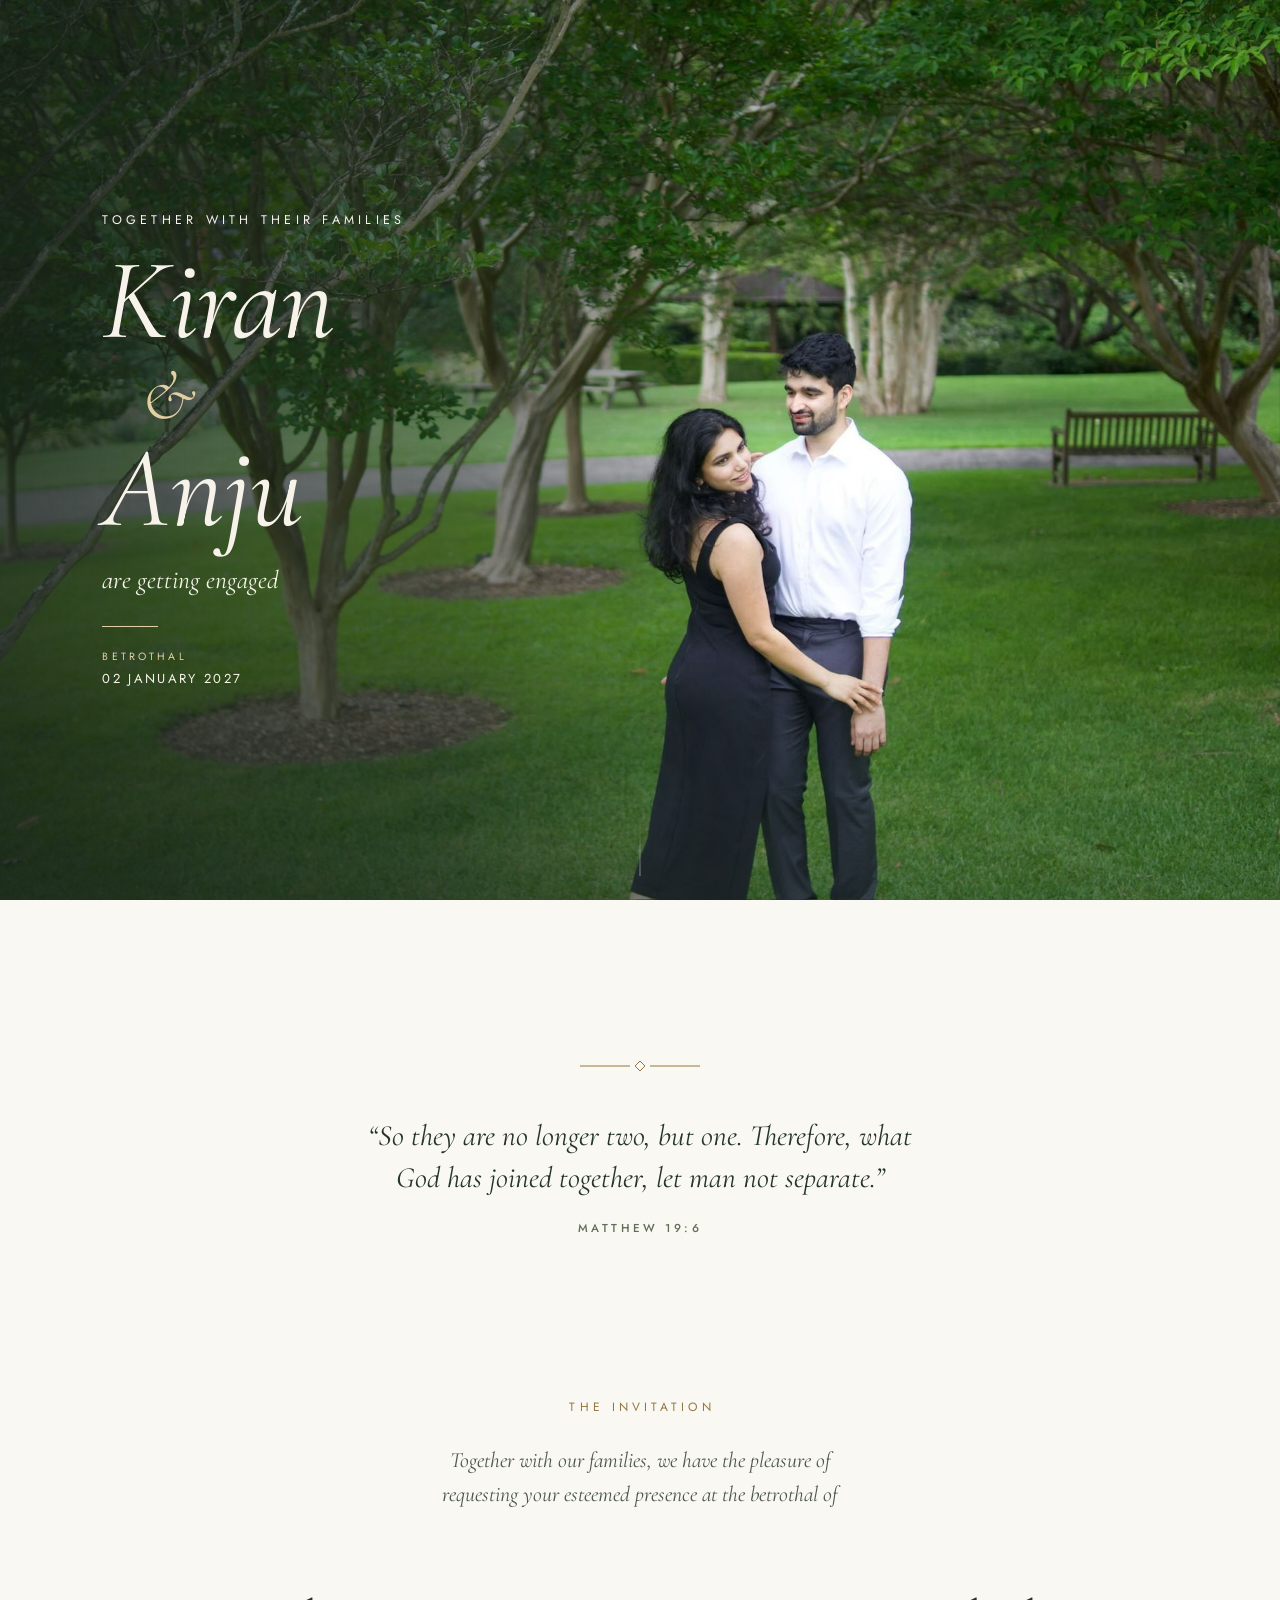
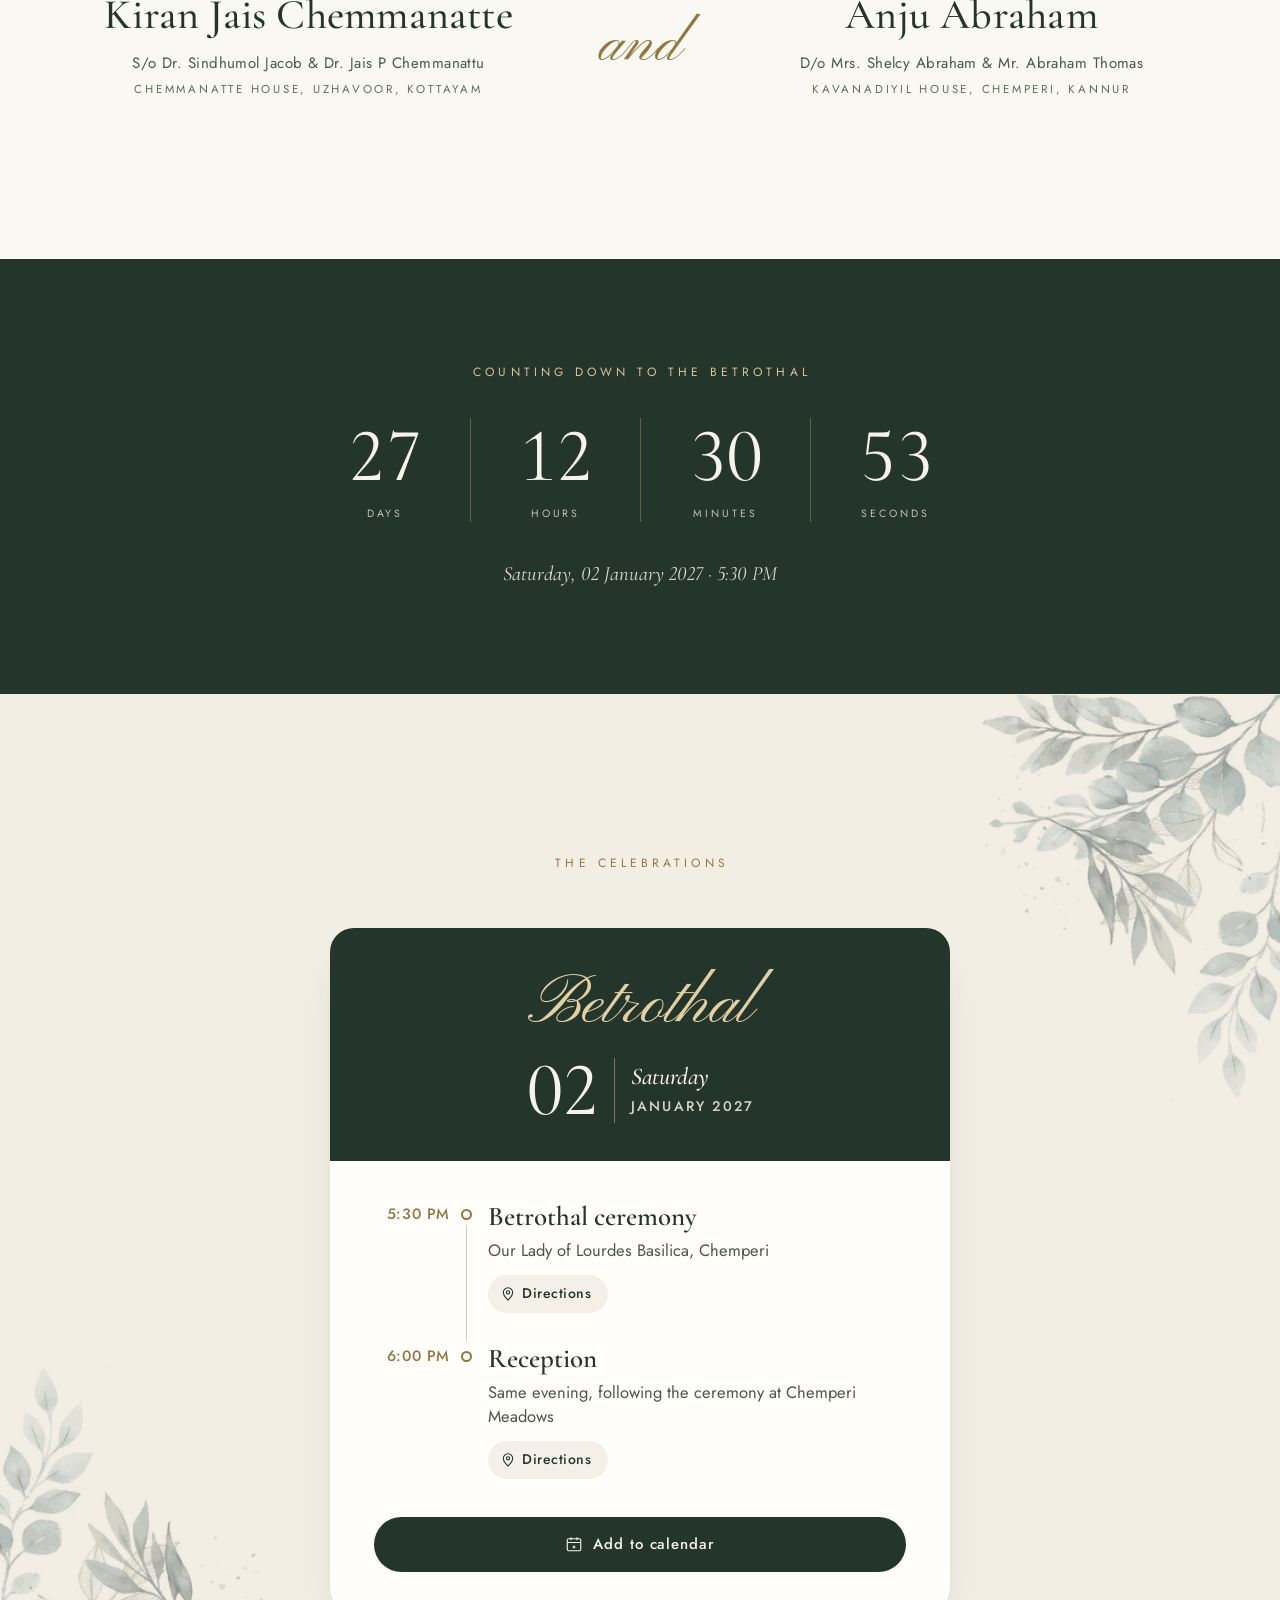
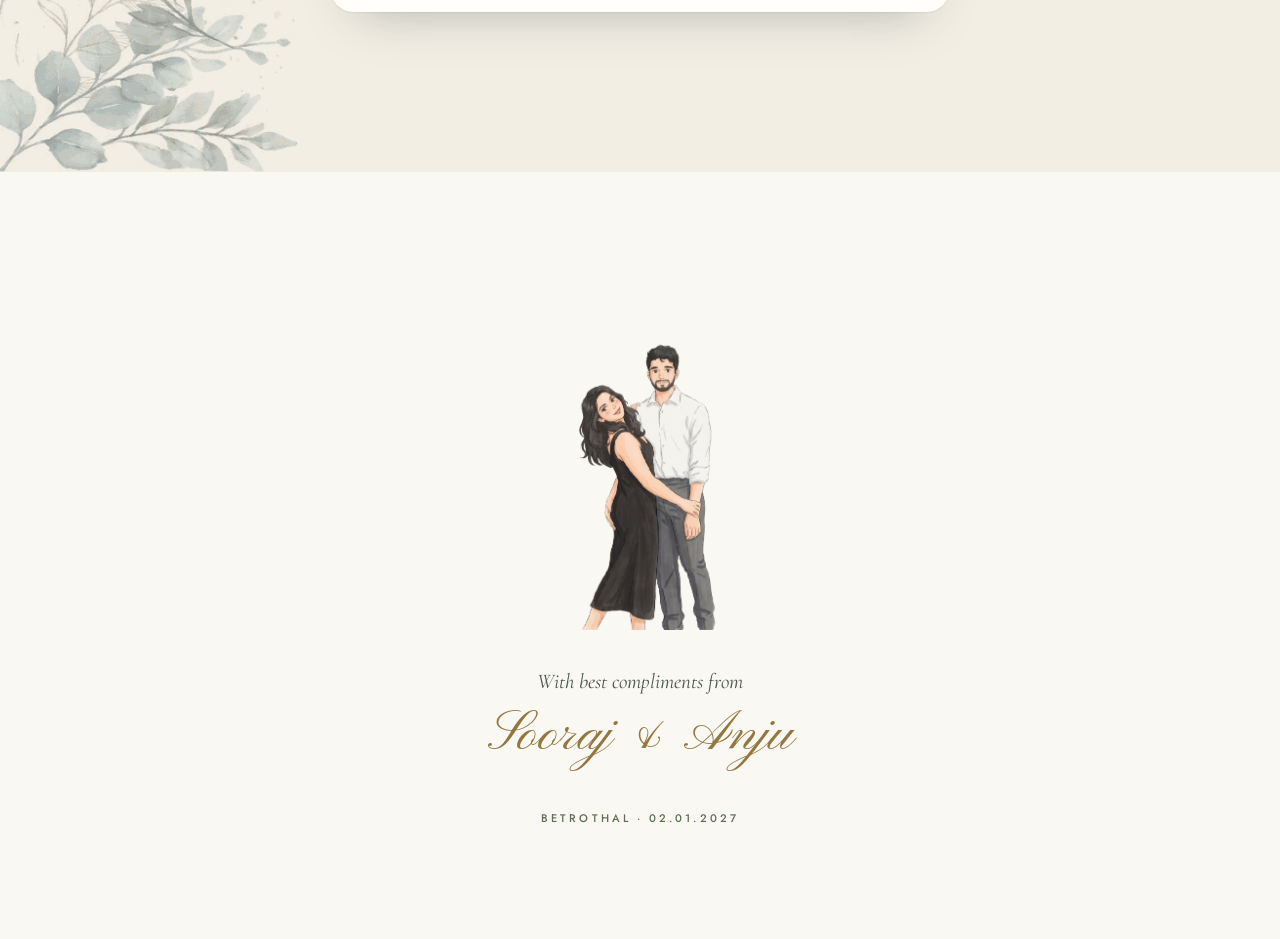
==== commit df3afd13: "Version CSS/JS links so phones never pair new HTML with a cached old stylesheet Also give the inline" ====
--- a/btl/index.html
+++ b/btl/index.html
@@ -29,7 +29,7 @@
 <link href="https://fonts.googleapis.com/css2?family=Cormorant+Garamond:ital,wght@0,400;0,500;0,600;1,400;1,500&family=Jost:wght@300;400;500&family=Pinyon+Script&display=swap" rel="stylesheet">
 <link rel="preload" as="image" href="../img/hero-portrait.jpg" media="(max-aspect-ratio: 4/5)">
 <link rel="preload" as="image" href="../img/hero-wide.jpg" media="(min-aspect-ratio: 4/5)">
-<link rel="stylesheet" href="../style.css">
+<link rel="stylesheet" href="../style.css?v=f728e4f7">
 <script>document.documentElement.classList.add('js')</script>
 </head>
 
@@ -129,7 +129,7 @@
             <p class="stop-what">Betrothal ceremony</p>
             <p class="stop-where">Our Lady of Lourdes Basilica, Chemperi</p>
             <a class="stop-map" href="https://maps.app.goo.gl/2BvKakWqRWWPQm9R8" target="_blank" rel="noopener">
-              <svg viewBox="0 0 24 24" aria-hidden="true"><path d="M12 21s-7-6.2-7-11.5A7 7 0 0 1 19 9.5C19 14.8 12 21 12 21z"/><circle cx="12" cy="9.5" r="2.5"/></svg>
+              <svg width="16" height="16" viewBox="0 0 24 24" fill="none" stroke="currentColor" aria-hidden="true"><path d="M12 21s-7-6.2-7-11.5A7 7 0 0 1 19 9.5C19 14.8 12 21 12 21z"/><circle cx="12" cy="9.5" r="2.5"/></svg>
               Directions
             </a>
           </div>
@@ -140,7 +140,7 @@
             <p class="stop-what">Reception</p>
             <p class="stop-where">Same evening, following the ceremony at Chemperi Meadows</p>
             <a class="stop-map" href="https://maps.app.goo.gl/AWV4axcUvWkXK2Ru6" target="_blank" rel="noopener">
-              <svg viewBox="0 0 24 24" aria-hidden="true"><path d="M12 21s-7-6.2-7-11.5A7 7 0 0 1 19 9.5C19 14.8 12 21 12 21z"/><circle cx="12" cy="9.5" r="2.5"/></svg>
+              <svg width="16" height="16" viewBox="0 0 24 24" fill="none" stroke="currentColor" aria-hidden="true"><path d="M12 21s-7-6.2-7-11.5A7 7 0 0 1 19 9.5C19 14.8 12 21 12 21z"/><circle cx="12" cy="9.5" r="2.5"/></svg>
               Directions
             </a>
           </div>
@@ -148,7 +148,7 @@
       </ol>
 
       <a class="btn" href="../engagement.ics" download>
-        <svg viewBox="0 0 24 24" aria-hidden="true"><rect x="3" y="5" width="18" height="16" rx="2"/><path d="M8 3v4M16 3v4M3 10h18M12 14v4M10 16h4"/></svg>
+        <svg width="18" height="18" viewBox="0 0 24 24" fill="none" stroke="currentColor" aria-hidden="true"><rect x="3" y="5" width="18" height="16" rx="2"/><path d="M8 3v4M16 3v4M3 10h18M12 14v4M10 16h4"/></svg>
         Add to calendar
       </a>
     </article>
@@ -165,6 +165,6 @@
   <p class="footer-dates">Betrothal &middot; 02.01.2027</p>
 </footer>
 
-<script src="../script.js" defer></script>
+<script src="../script.js?v=4f5c1aa0" defer></script>
 </body>
 </html>
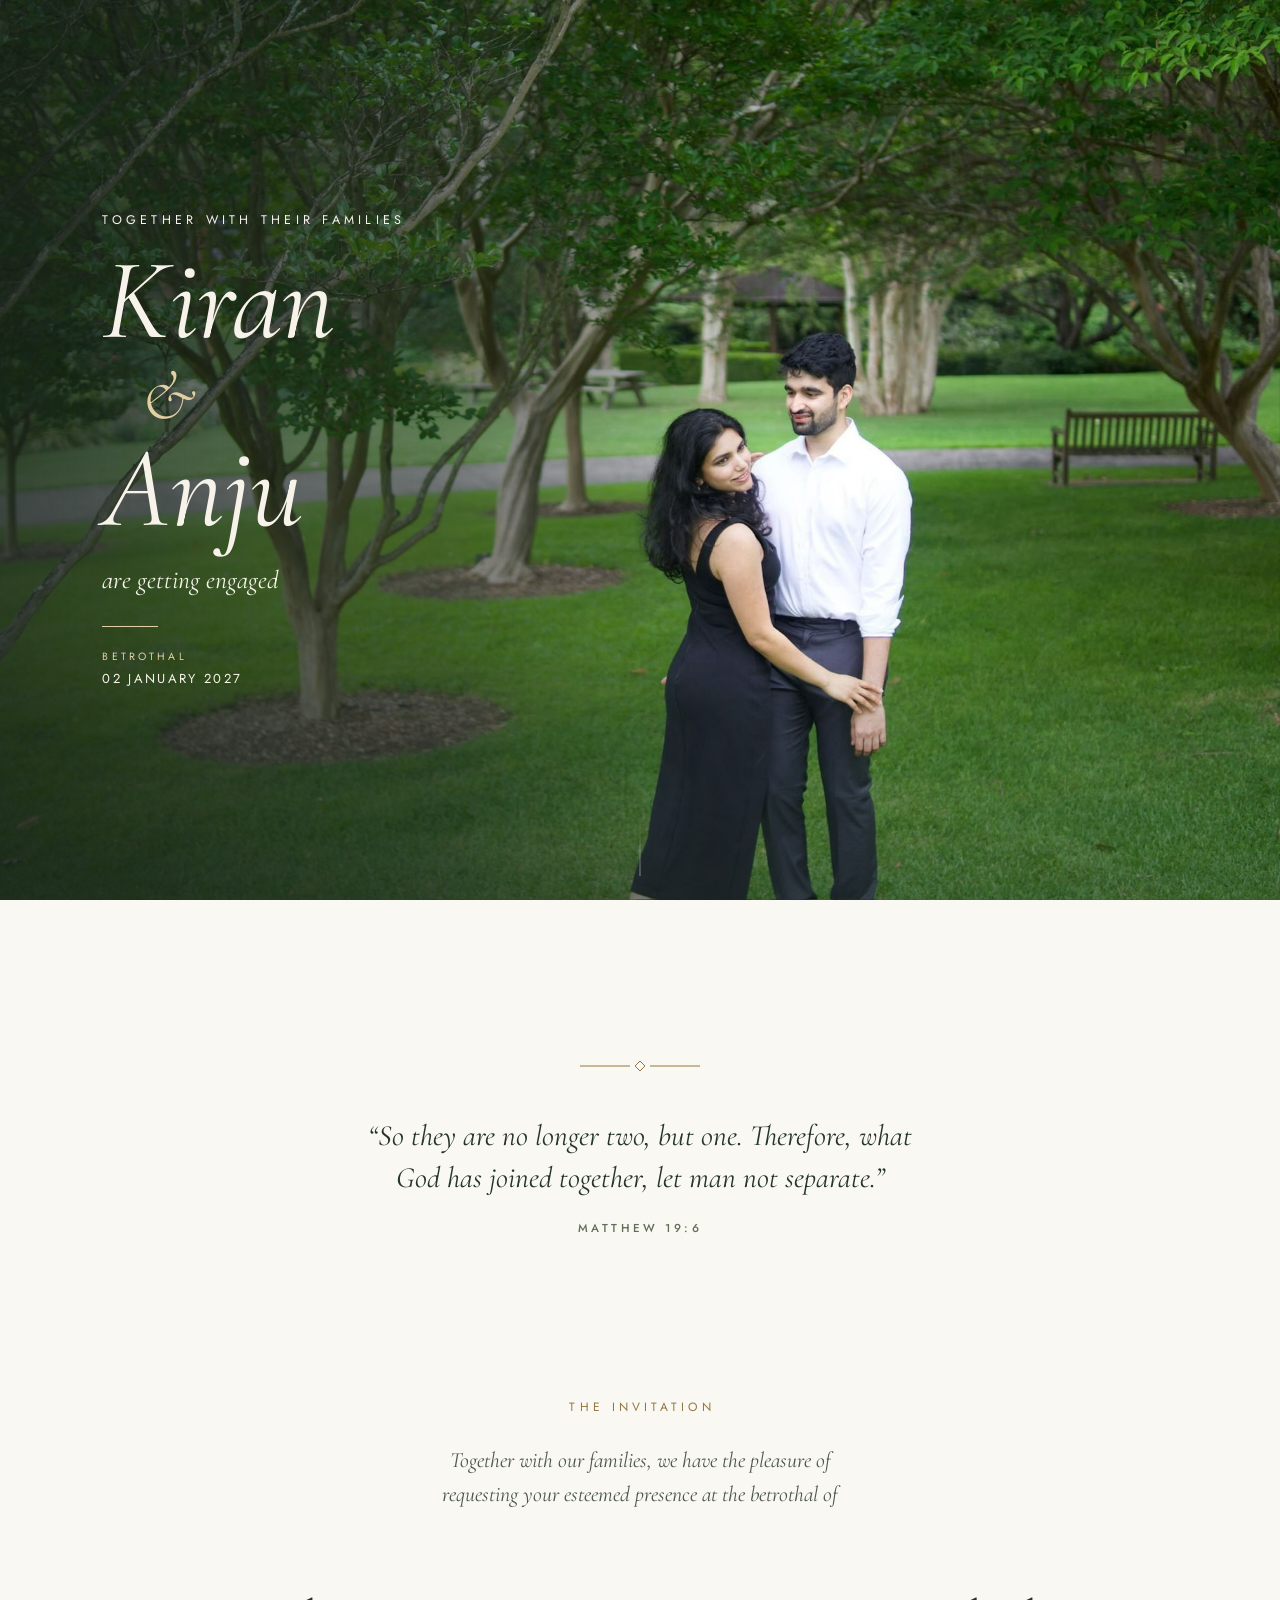
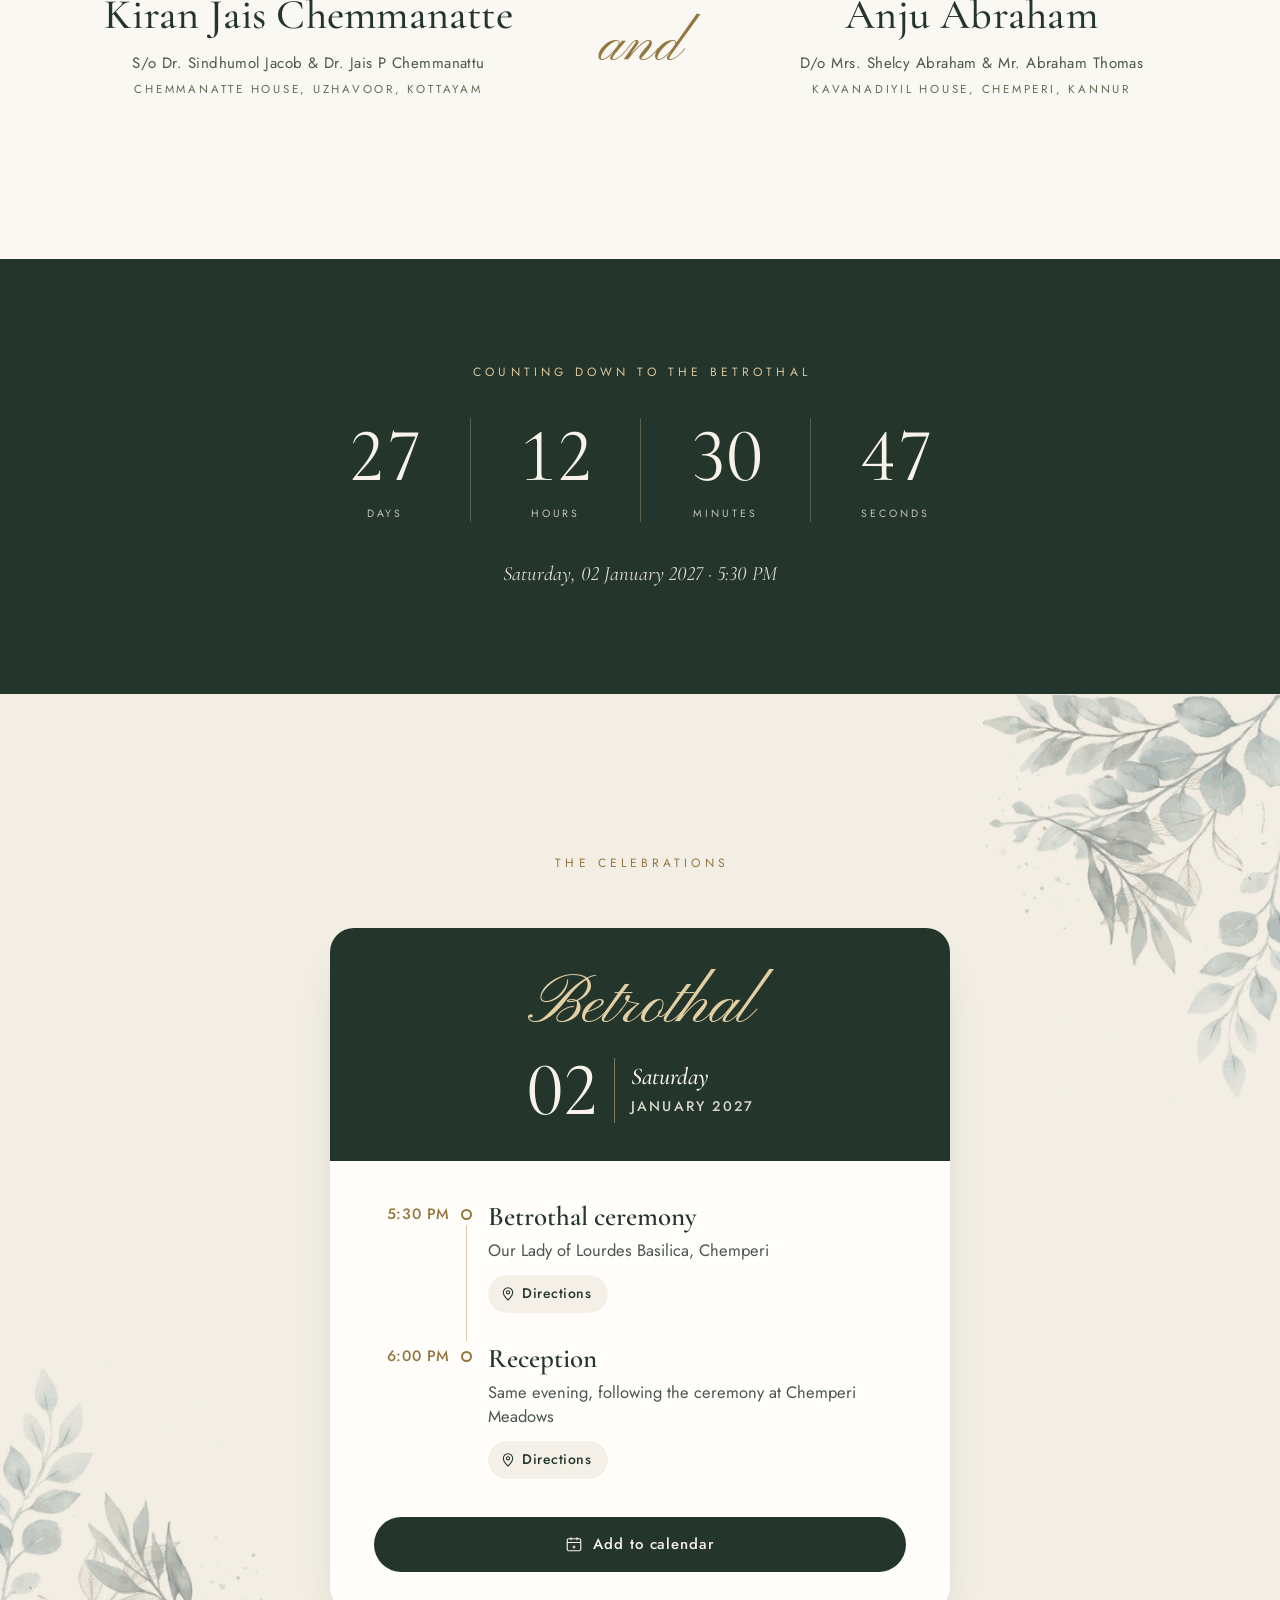
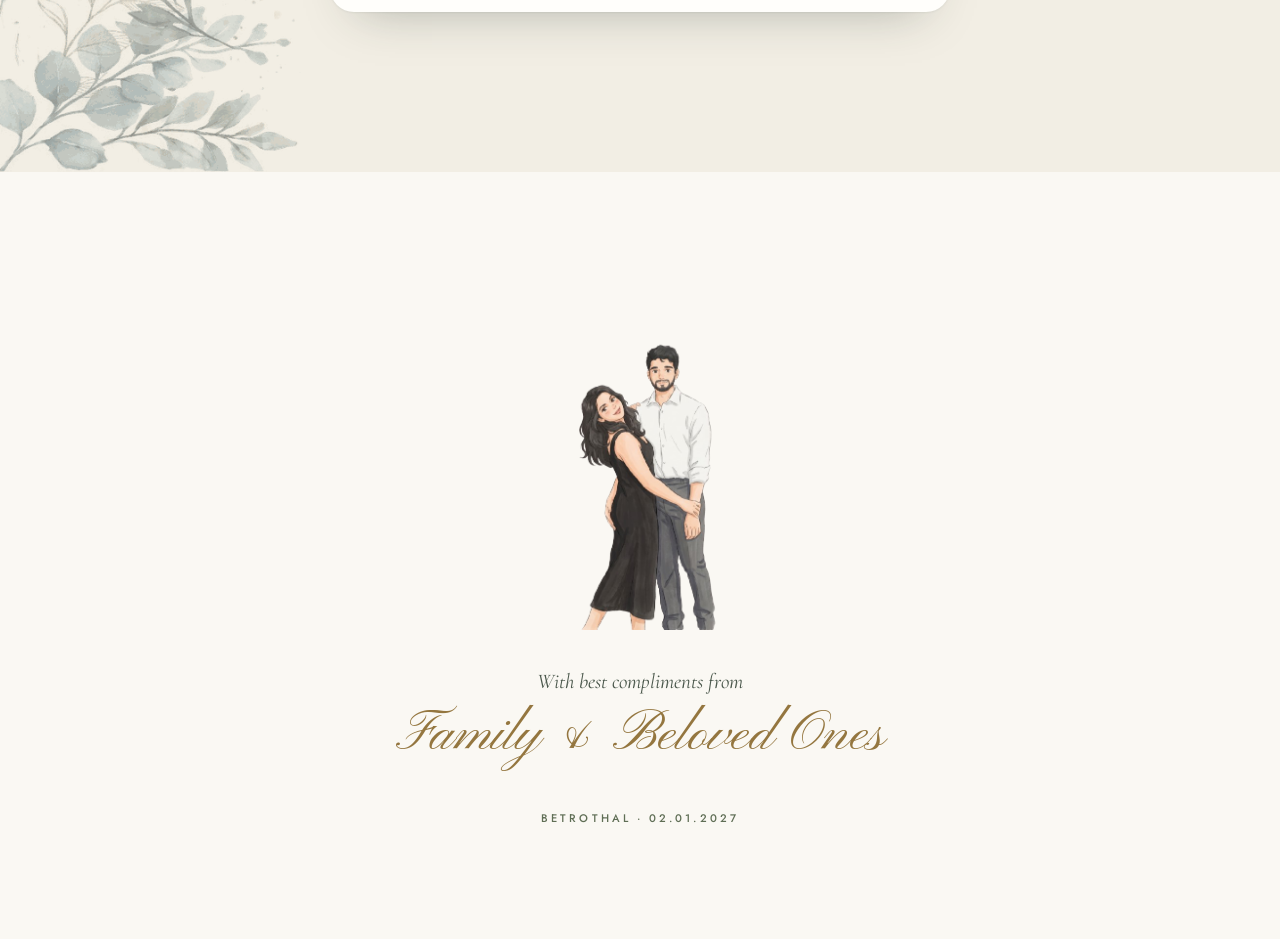
==== commit 9792fcc6: "Sign-off: With best compliments from Family & Beloved Ones Co-Authored-By: Claude Opus 5.5 <noreply@" ====
--- a/btl/index.html
+++ b/btl/index.html
@@ -29,7 +29,7 @@
 <link href="https://fonts.googleapis.com/css2?family=Cormorant+Garamond:ital,wght@0,400;0,500;0,600;1,400;1,500&family=Jost:wght@300;400;500&family=Pinyon+Script&display=swap" rel="stylesheet">
 <link rel="preload" as="image" href="../img/hero-portrait.jpg" media="(max-aspect-ratio: 4/5)">
 <link rel="preload" as="image" href="../img/hero-wide.jpg" media="(min-aspect-ratio: 4/5)">
-<link rel="stylesheet" href="../style.css?v=f728e4f7">
+<link rel="stylesheet" href="../style.css?v=626e8af9">
 <script>document.documentElement.classList.add('js')</script>
 </head>
 
@@ -161,7 +161,7 @@
 <footer class="footer">
   <img class="footer-art reveal" src="../img/couple.png" alt="Illustration of Kiran and Anju" loading="lazy" width="409" height="610">
   <p class="footer-lead reveal">With best compliments from</p>
-  <p class="footer-from reveal">Sooraj &amp; Anju</p>
+  <p class="footer-from reveal">Family &amp; Beloved Ones</p>
   <p class="footer-dates">Betrothal &middot; 02.01.2027</p>
 </footer>
 
--- a/style.css
+++ b/style.css
@@ -549,6 +549,7 @@
   font-size: clamp(42px, 5vw, 56px);
   line-height: 1.2;
   color: var(--gold);
+  text-wrap: balance;
 }
 .footer-dates {
   margin-top: 40px;
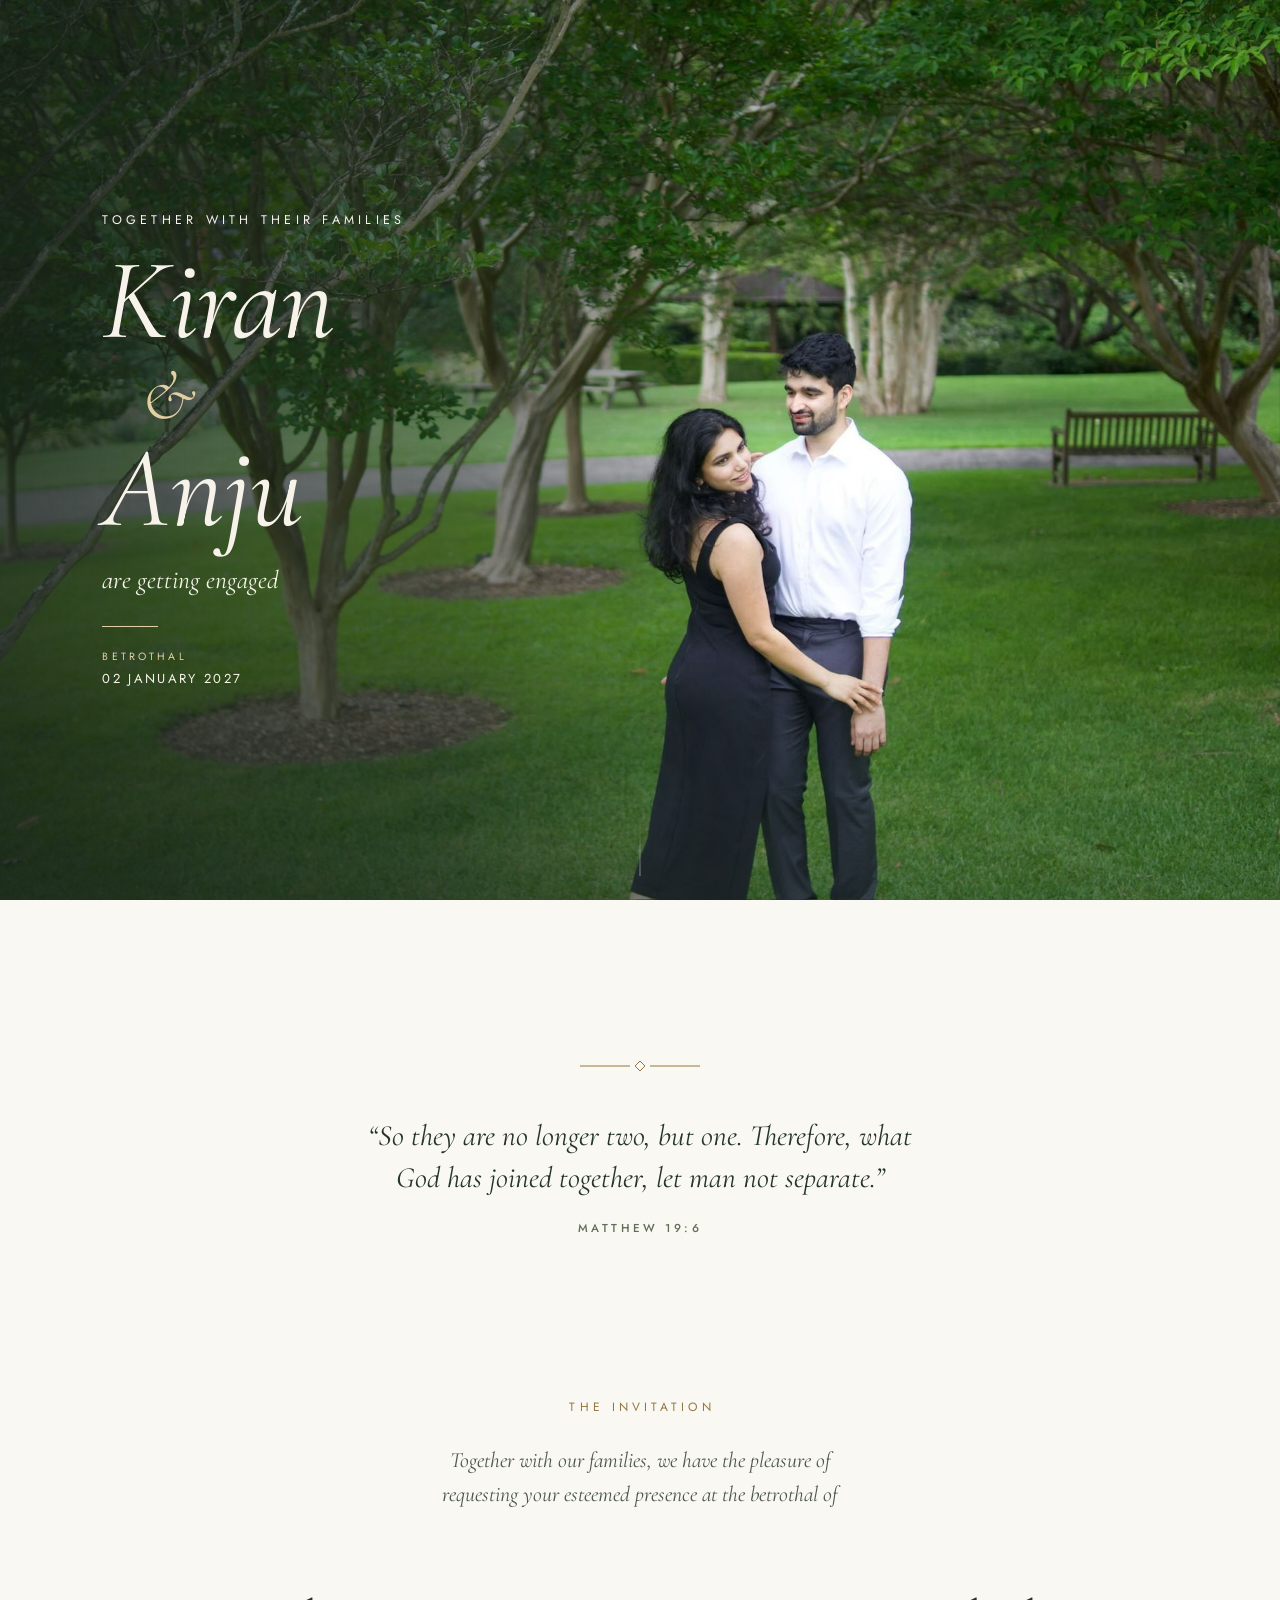
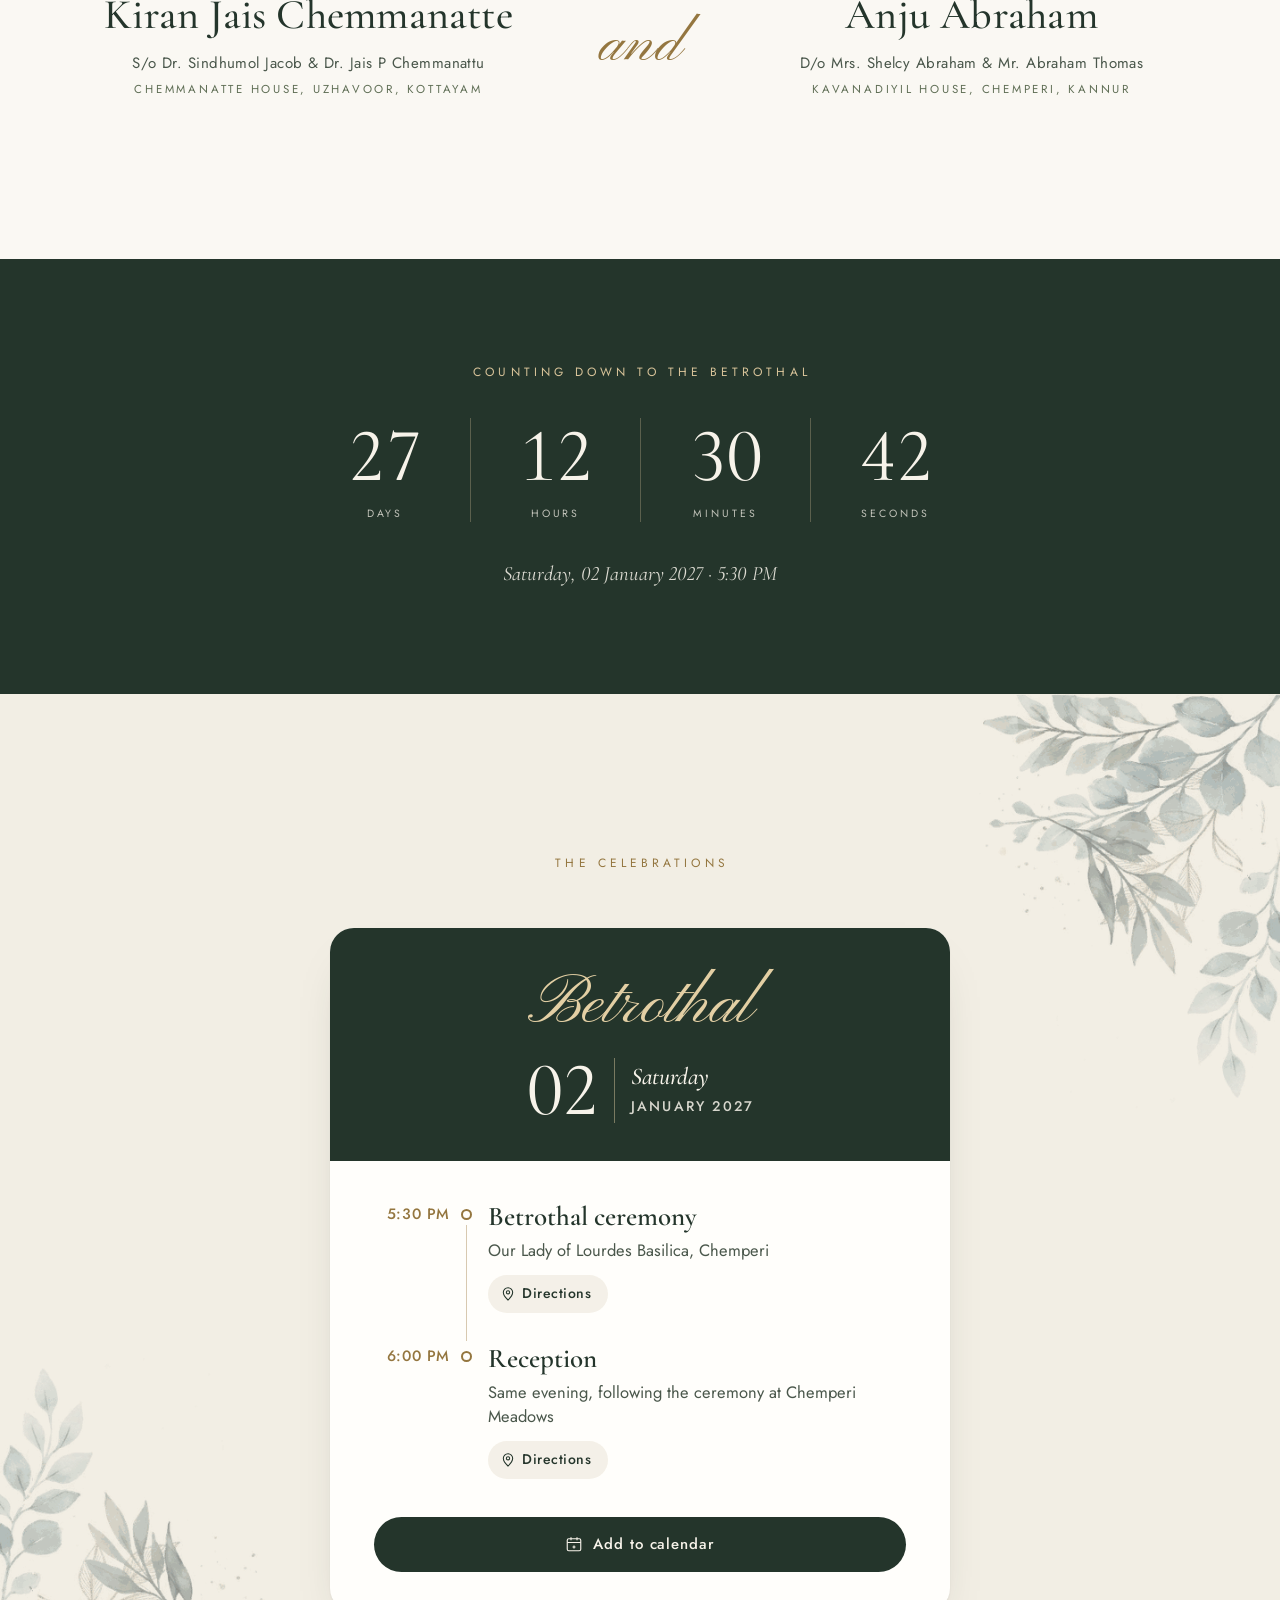
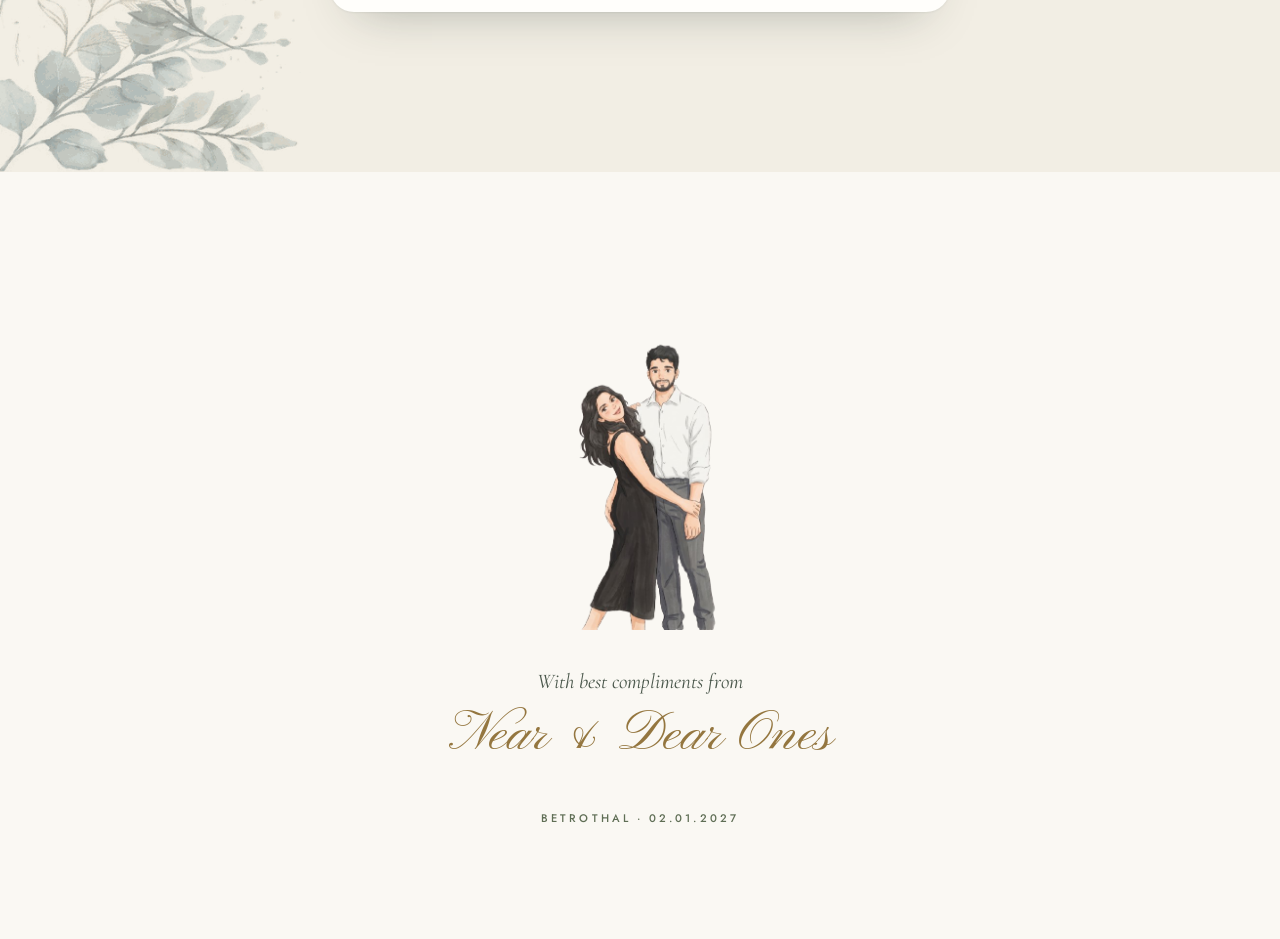
==== commit 47a1f787: "Sign-off: Near & Dear Ones Co-Authored-By: Claude Opus 5.5 <noreply@anthropic.com> Claude-Session: h" ====
--- a/btl/index.html
+++ b/btl/index.html
@@ -161,7 +161,7 @@
 <footer class="footer">
   <img class="footer-art reveal" src="../img/couple.png" alt="Illustration of Kiran and Anju" loading="lazy" width="409" height="610">
   <p class="footer-lead reveal">With best compliments from</p>
-  <p class="footer-from reveal">Family &amp; Beloved Ones</p>
+  <p class="footer-from reveal">Near &amp; Dear Ones</p>
   <p class="footer-dates">Betrothal &middot; 02.01.2027</p>
 </footer>
 
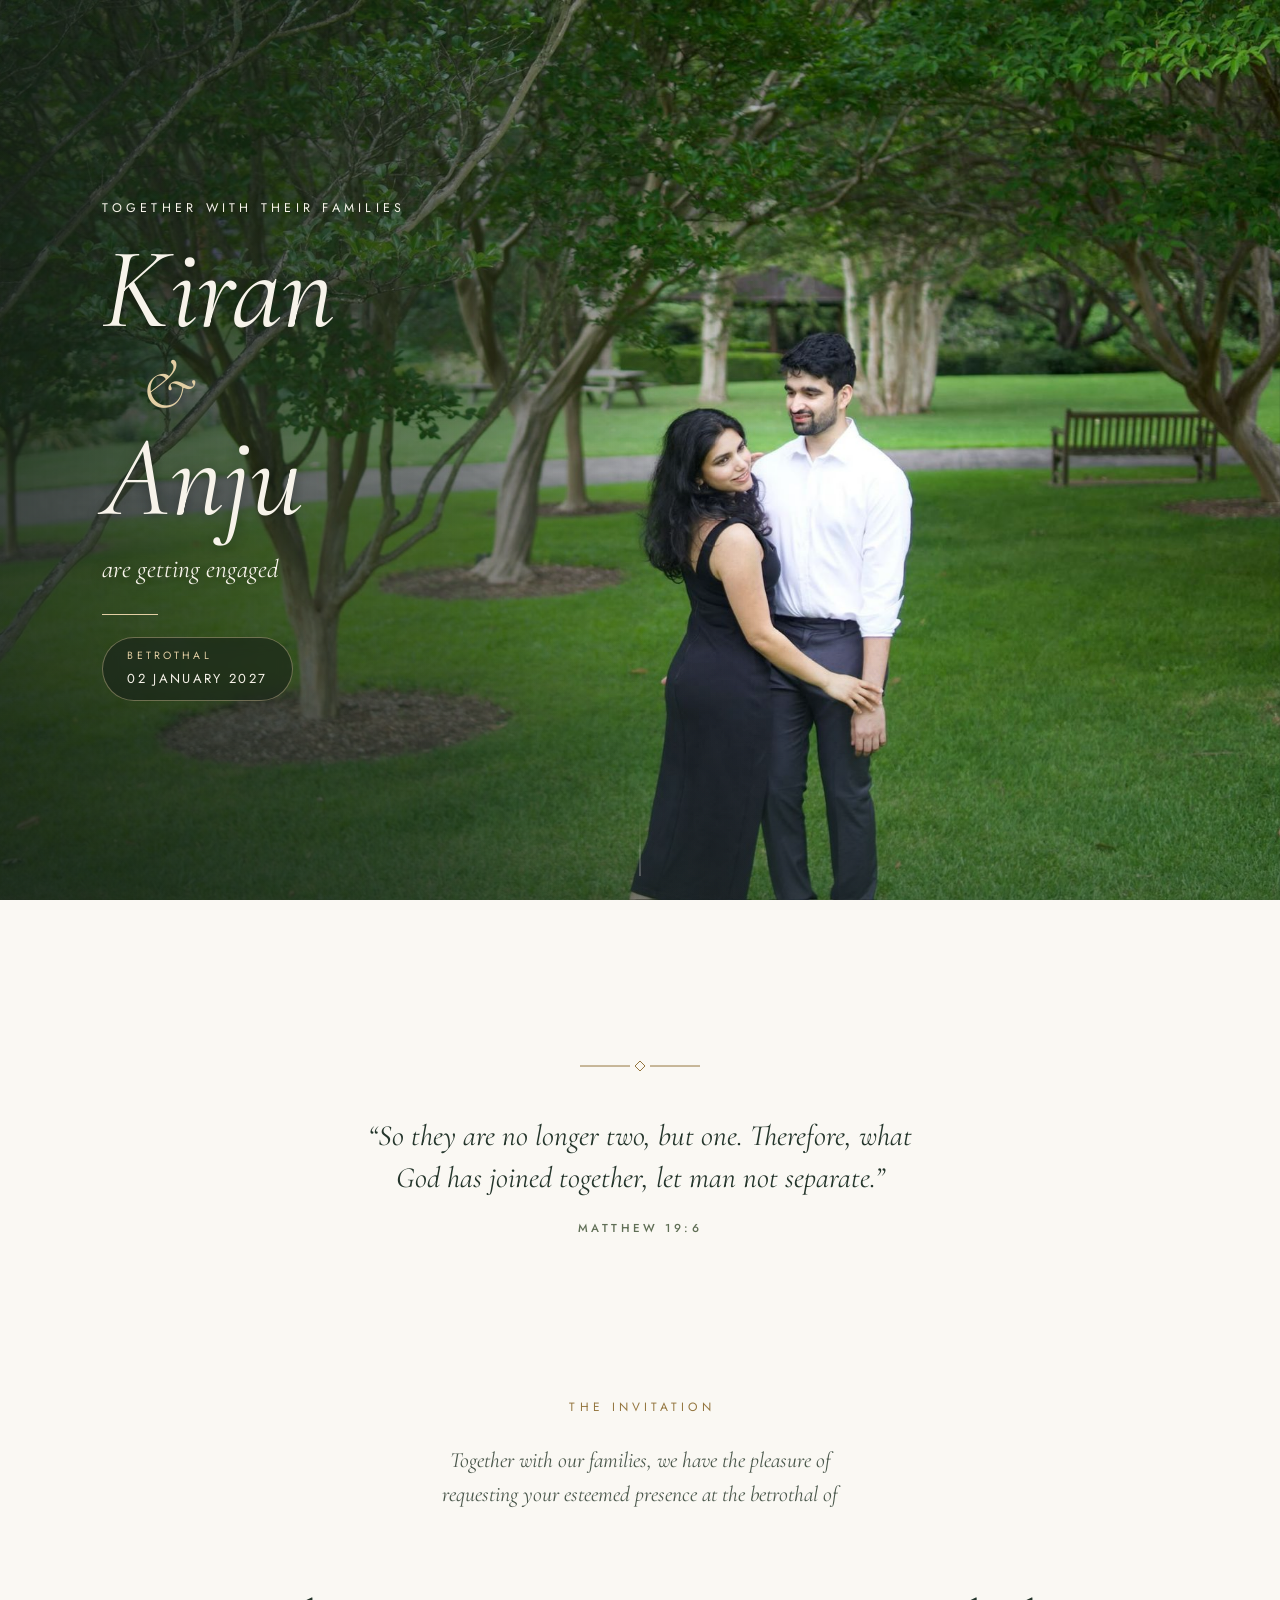
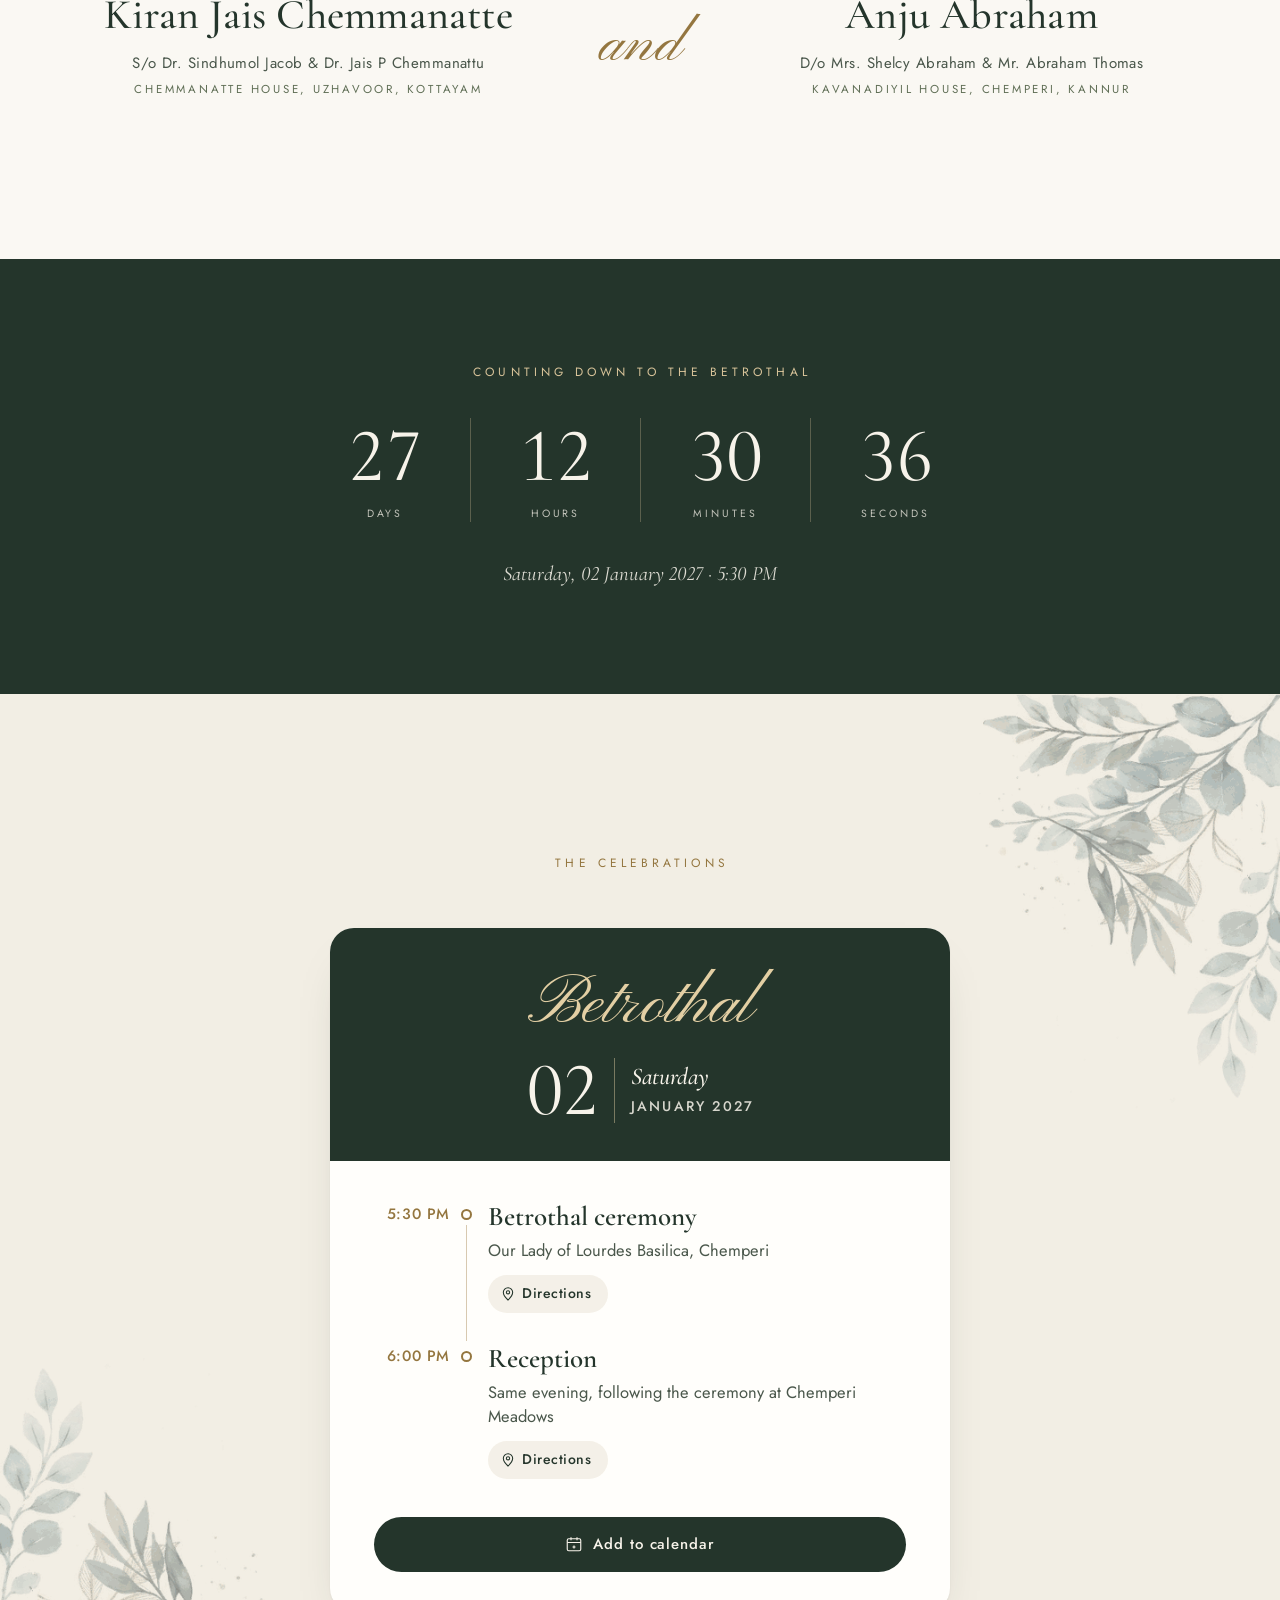
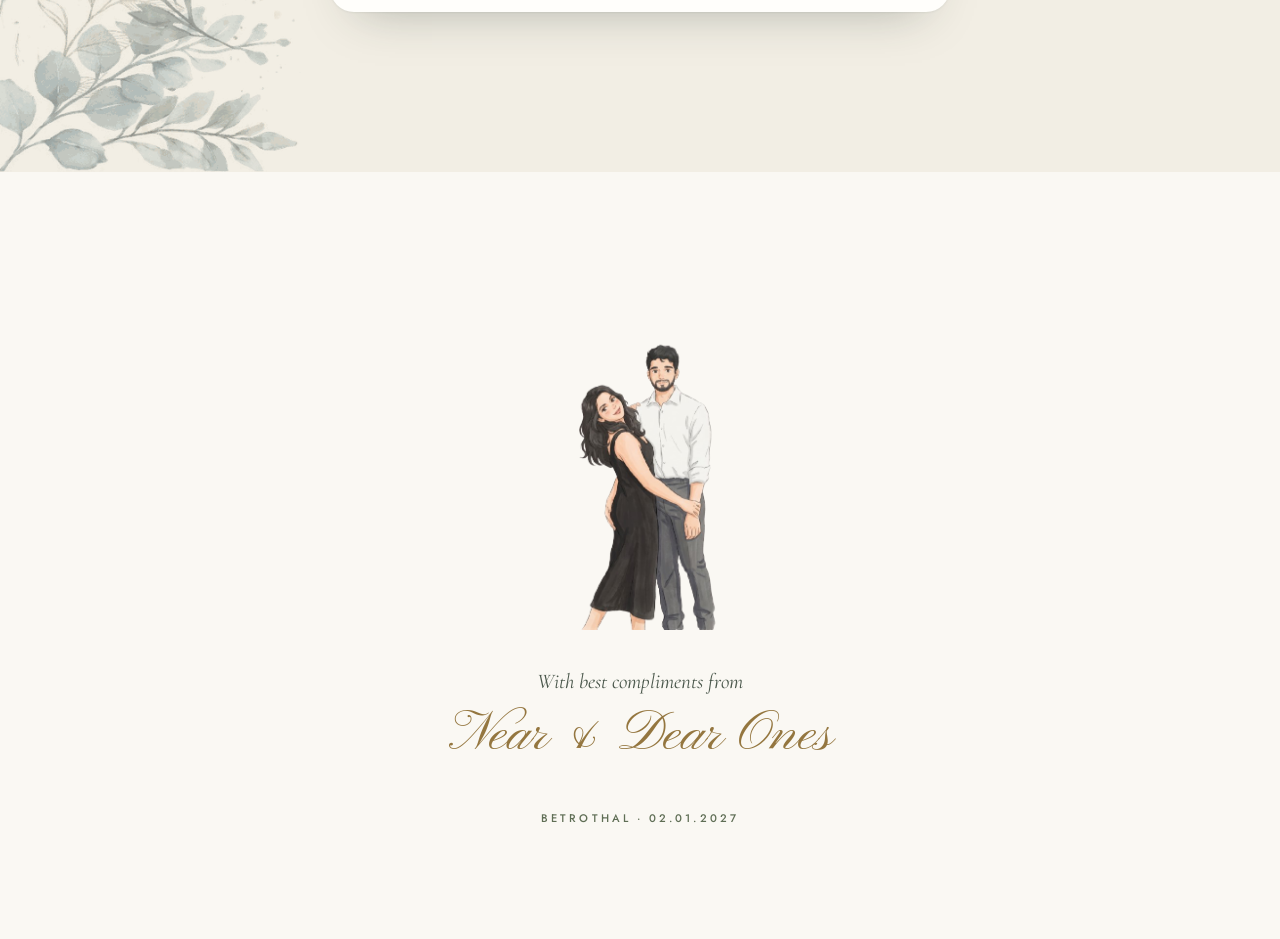
==== commit 1084fafa: "Hero dates on a frosted chip so they stay readable over the photo Stronger top shade on phones, soft" ====
--- a/btl/index.html
+++ b/btl/index.html
@@ -29,7 +29,7 @@
 <link href="https://fonts.googleapis.com/css2?family=Cormorant+Garamond:ital,wght@0,400;0,500;0,600;1,400;1,500&family=Jost:wght@300;400;500&family=Pinyon+Script&display=swap" rel="stylesheet">
 <link rel="preload" as="image" href="../img/hero-portrait.jpg" media="(max-aspect-ratio: 4/5)">
 <link rel="preload" as="image" href="../img/hero-wide.jpg" media="(min-aspect-ratio: 4/5)">
-<link rel="stylesheet" href="../style.css?v=626e8af9">
+<link rel="stylesheet" href="../style.css?v=d5546f3e">
 <script>document.documentElement.classList.add('js')</script>
 </head>
 
--- a/style.css
+++ b/style.css
@@ -154,6 +154,20 @@
   letter-spacing: .18em;
   text-transform: uppercase;
 }
+/* the dates sit on one small frosted chip so they stay readable over the photo */
+.hero-dates {
+  width: fit-content;
+  padding: 10px 24px 11px;
+  border: 1px solid rgba(227, 207, 164, .4);
+  border-radius: 999px;
+  background: rgba(20, 30, 24, .55);
+  -webkit-backdrop-filter: blur(8px);
+  backdrop-filter: blur(8px);
+  text-shadow: none;
+}
+.hero-dates li { white-space: nowrap; }
+.hero-dates li + li { padding-left: 20px; border-left: 1px solid rgba(227, 207, 164, .4); }
+.hero-text { text-shadow: 0 1px 14px rgba(10, 18, 13, .45); }
 .hero-dates span {
   display: block;
   margin-bottom: 4px;
@@ -191,7 +205,7 @@
   .hero-photo img { object-position: 50% 100%; }
   .hero::before {
     background:
-      linear-gradient(180deg, rgba(20, 30, 24, .82) 0%, rgba(20, 30, 24, .55) 32%, rgba(20, 30, 24, 0) 55%),
+      linear-gradient(180deg, rgba(20, 30, 24, .85) 0%, rgba(20, 30, 24, .62) 38%, rgba(20, 30, 24, .25) 52%, rgba(20, 30, 24, 0) 66%),
       linear-gradient(0deg, rgba(20, 30, 24, .35) 0%, rgba(20, 30, 24, 0) 22%);
   }
   .hero-text {
@@ -202,8 +216,8 @@
   .hero-names { font-size: clamp(54px, 17vw, 92px); }
   .hero-names span { display: inline; }
   .hero-names .amp { margin: 0 .1em; font-size: .7em; }
-  .hero .hairline { margin: 20px auto 18px; }
-  .hero-dates { justify-content: center; gap: 8px 28px; font-size: 12px; }
+  .hero .hairline { margin: 16px auto 18px; }
+  .hero-dates { justify-content: center; gap: 8px 20px; font-size: 12px; margin: 0 auto; flex-wrap: nowrap; }
 }
 
 /* =====================================================================
@@ -576,6 +590,7 @@
   .eyebrow { font-size: 14px; letter-spacing: .22em; padding-left: .22em; }
   .hero-dates { font-size: 14px; letter-spacing: .1em; }
   .hero-dates span { font-size: 12px; letter-spacing: .18em; }
+
   .count-unit { font-size: 12px; letter-spacing: .12em; }
 
   /* hero */
@@ -608,6 +623,12 @@
   .footer-dates { line-height: 1.9; }
 }
 
+@media (max-width: 400px) {
+  .hero-text { padding-left: 16px; padding-right: 16px; }
+  .hero-dates { padding: 9px 18px 10px; gap: 8px 14px; font-size: 13px; letter-spacing: .05em; }
+  .hero-dates li + li { padding-left: 14px; }
+}
+
 /* =====================================================================
    MOTION
    ===================================================================== */
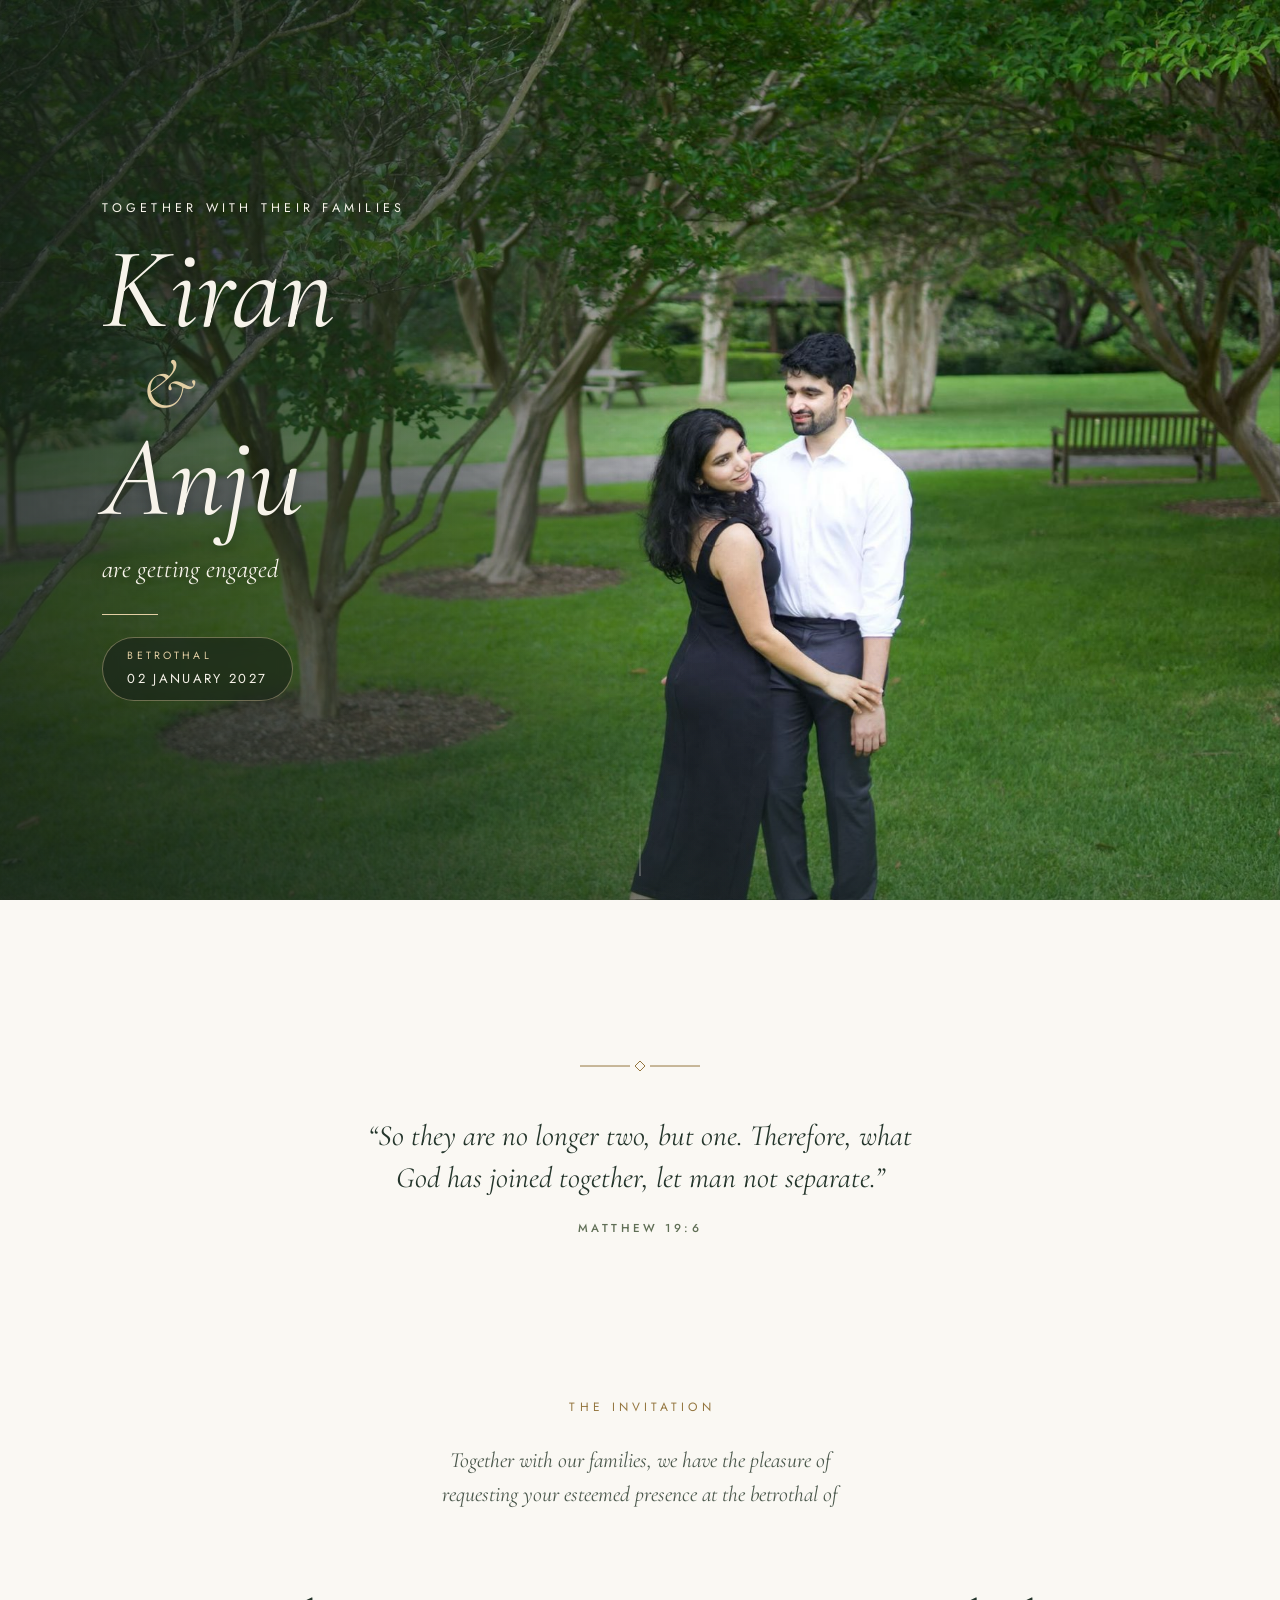
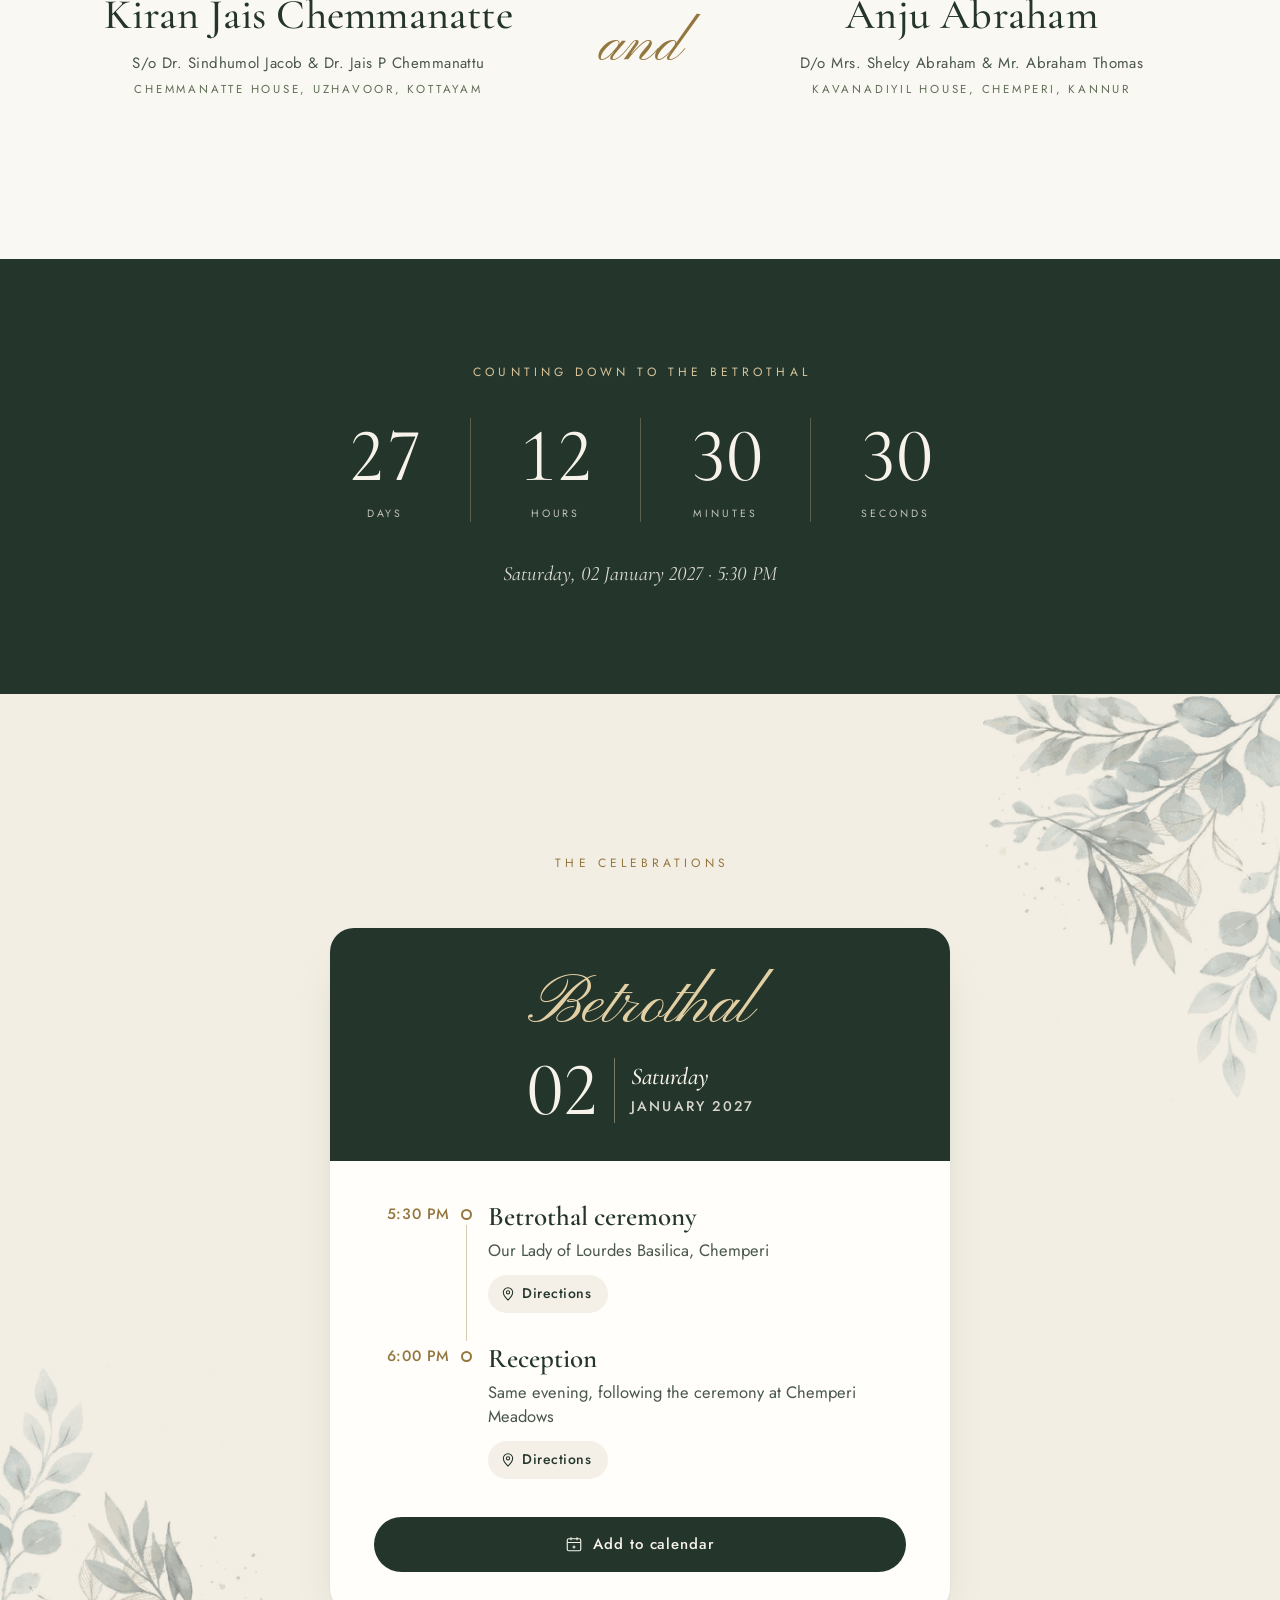
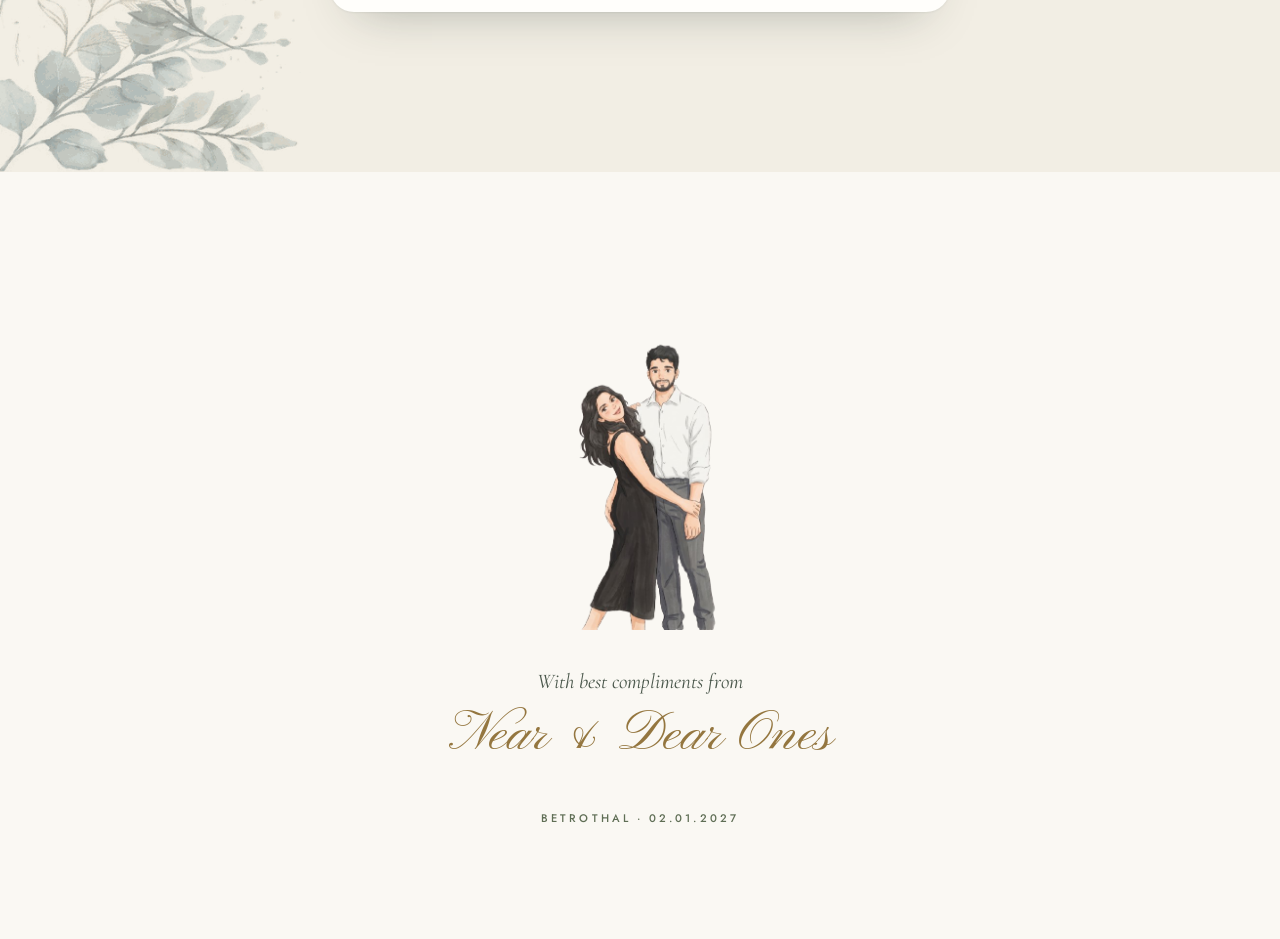
==== commit d1b85295: "Phones: move hero dates to the bottom so they never cover the couple Co-Authored-By: Claude Opus 5.5" ====
--- a/btl/index.html
+++ b/btl/index.html
@@ -29,7 +29,7 @@
 <link href="https://fonts.googleapis.com/css2?family=Cormorant+Garamond:ital,wght@0,400;0,500;0,600;1,400;1,500&family=Jost:wght@300;400;500&family=Pinyon+Script&display=swap" rel="stylesheet">
 <link rel="preload" as="image" href="../img/hero-portrait.jpg" media="(max-aspect-ratio: 4/5)">
 <link rel="preload" as="image" href="../img/hero-wide.jpg" media="(min-aspect-ratio: 4/5)">
-<link rel="stylesheet" href="../style.css?v=d5546f3e">
+<link rel="stylesheet" href="../style.css?v=e49959a8">
 <script>document.documentElement.classList.add('js')</script>
 </head>
 
--- a/style.css
+++ b/style.css
@@ -218,6 +218,14 @@
   .hero-names .amp { margin: 0 .1em; font-size: .7em; }
   .hero .hairline { margin: 16px auto 18px; }
   .hero-dates { justify-content: center; gap: 8px 20px; font-size: 12px; margin: 0 auto; flex-wrap: nowrap; }
+  /* names at the top, dates at the bottom: the couple's faces stay clear on every screen height */
+  .hero-text {
+    align-self: stretch;
+    display: flex;
+    flex-direction: column;
+    padding-bottom: calc(max(24px, env(safe-area-inset-bottom)) + 76px);
+  }
+  .hero-dates { margin-top: auto; }
 }
 
 /* =====================================================================
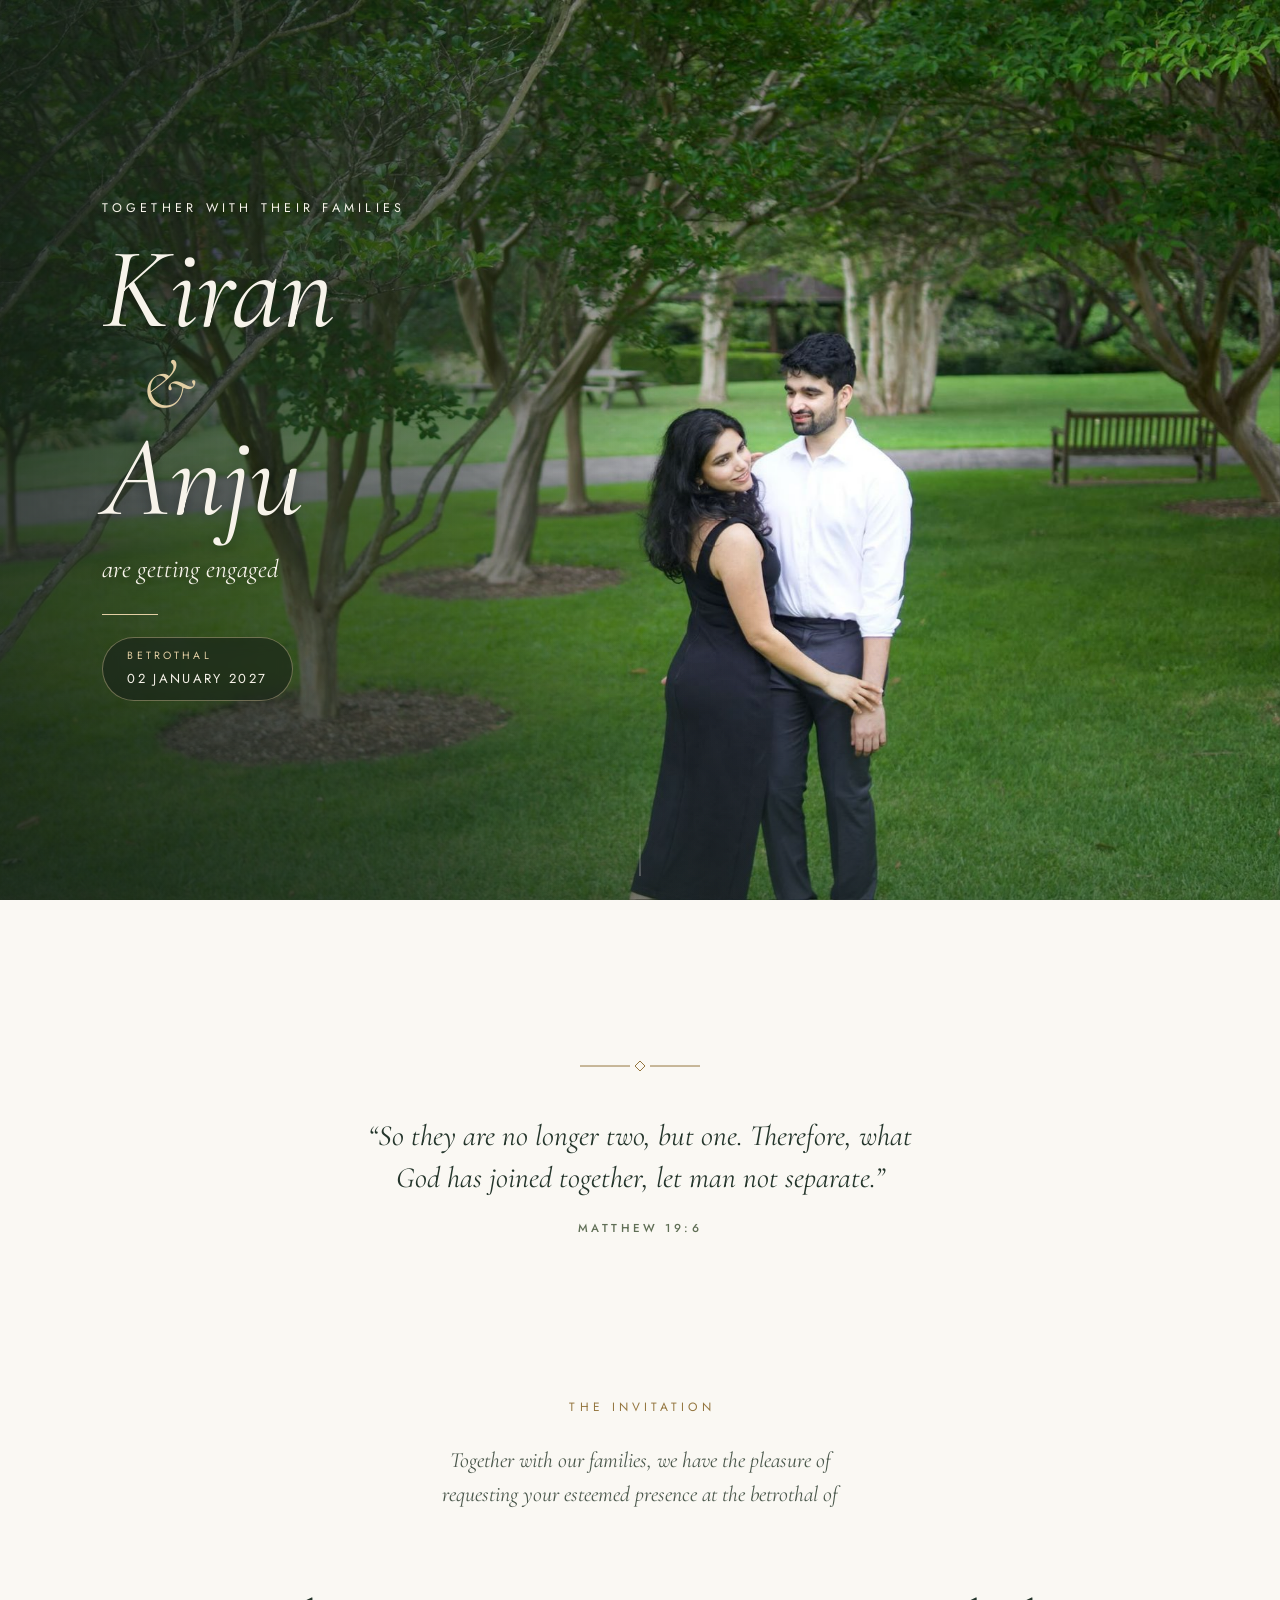
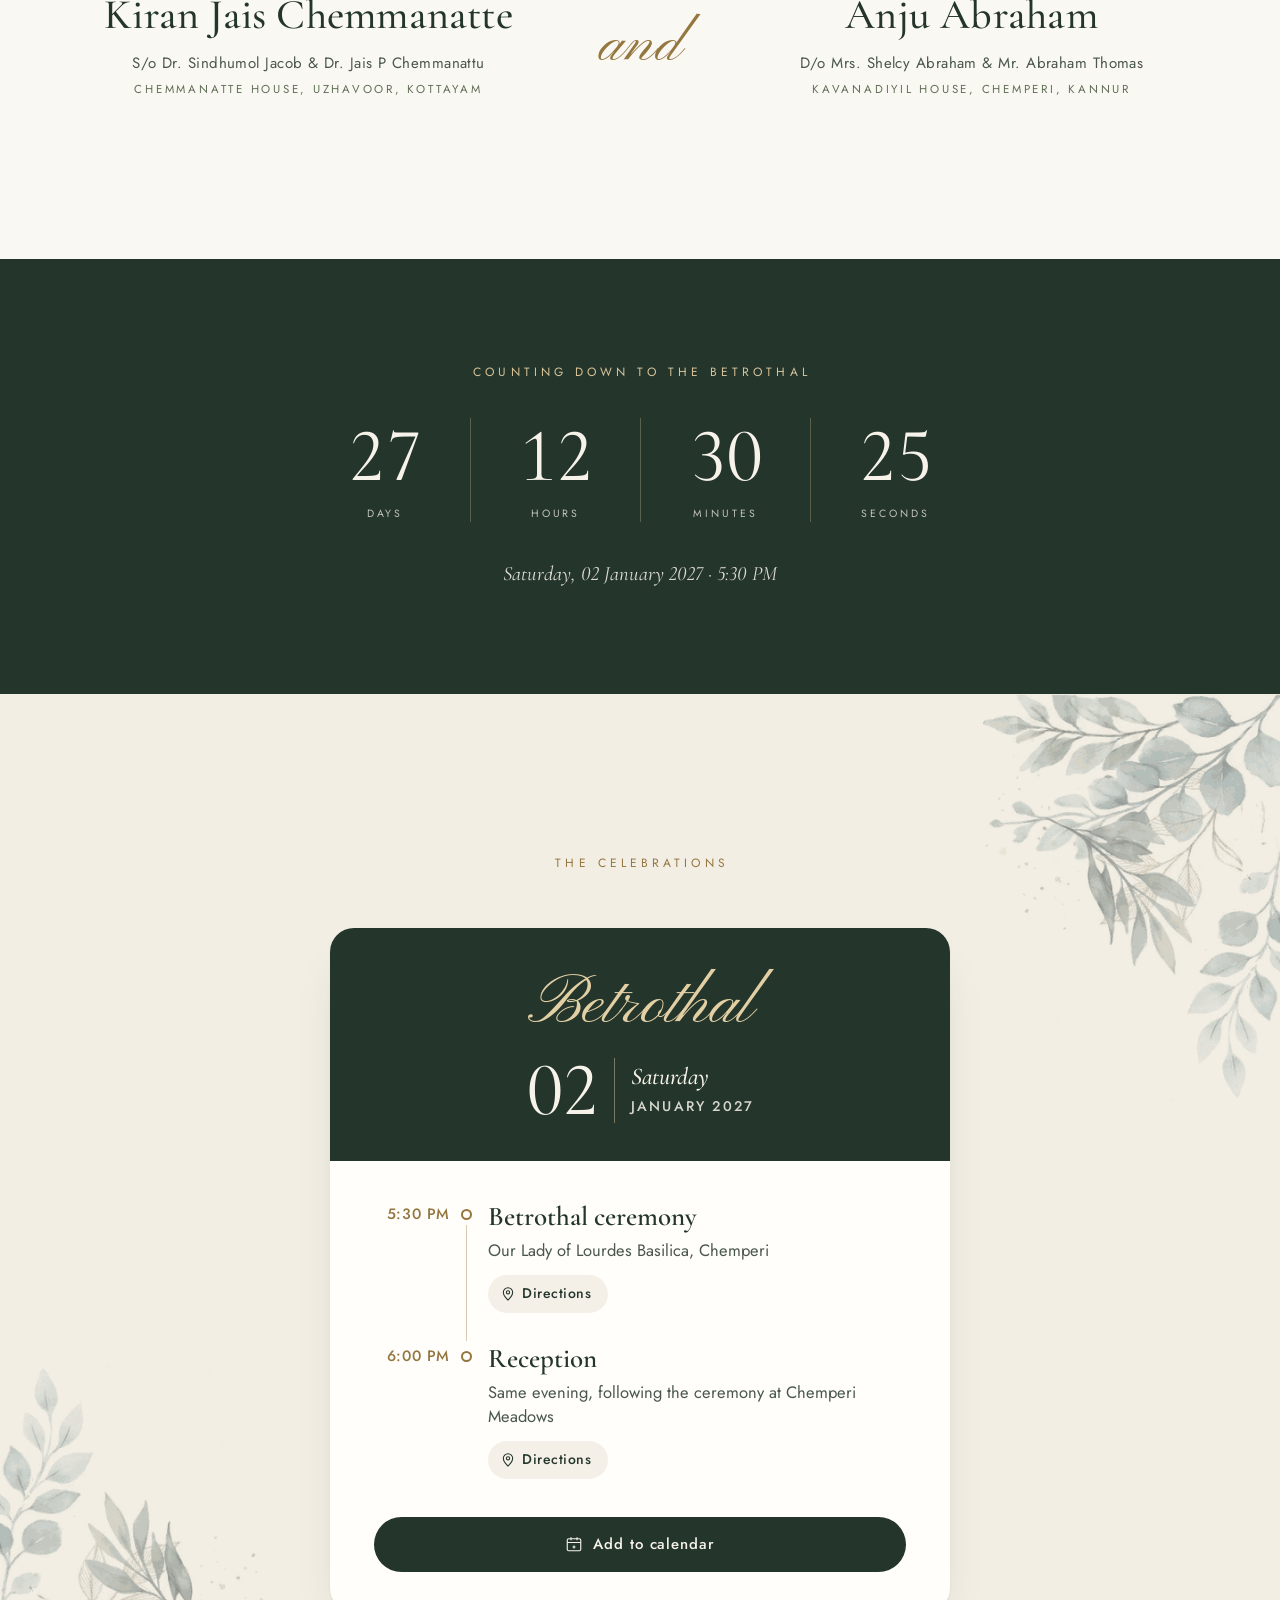
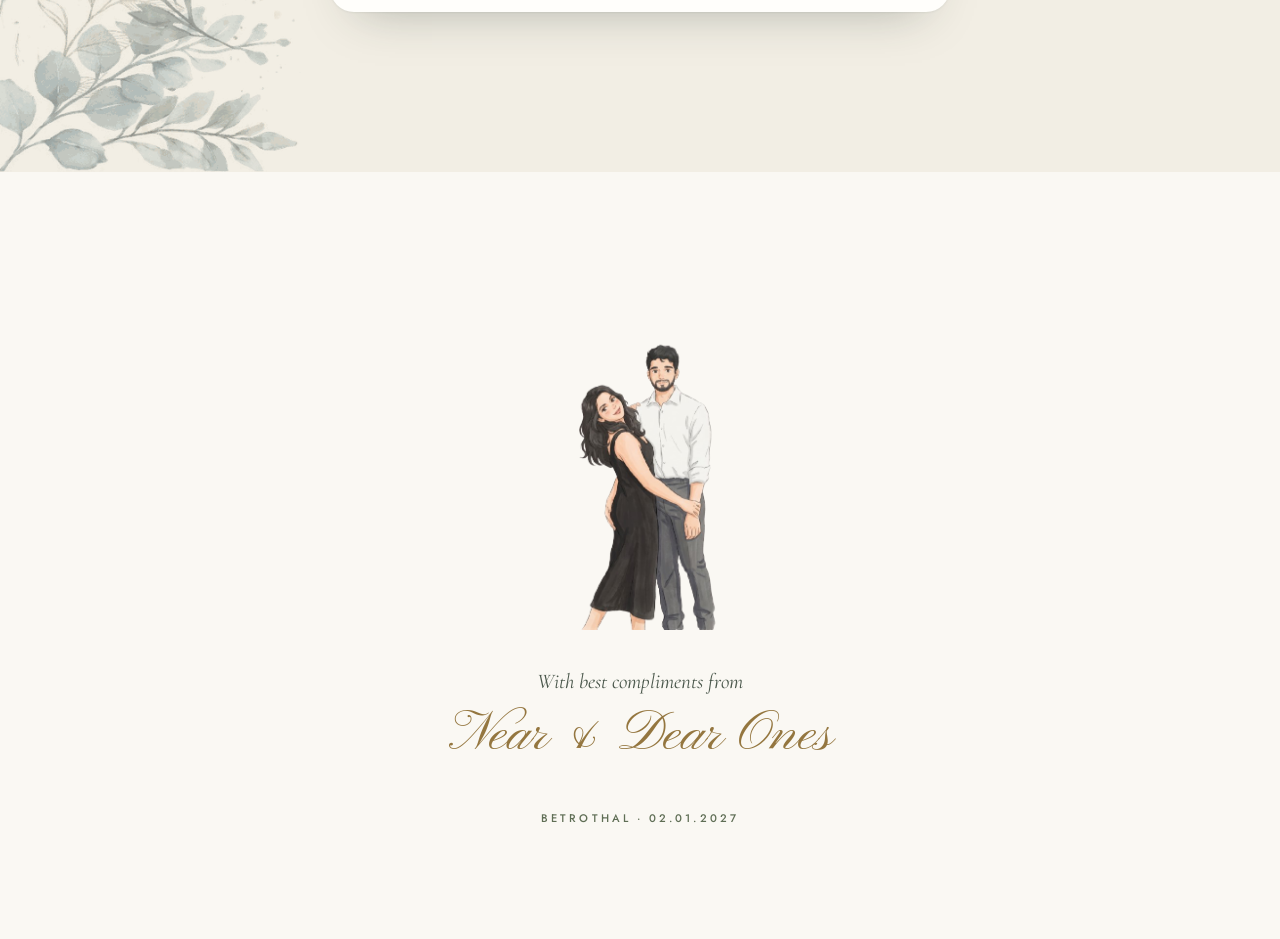
==== commit e88ab647: "Per-link preview images: wedding date only on /wdg/, betrothal date only on /btl/ Also correct the p" ====
--- a/btl/index.html
+++ b/btl/index.html
@@ -12,16 +12,16 @@
 <meta property="og:title"            content="Kiran &amp; Anju are getting engaged">
 <meta property="og:description"      content="Betrothal · Saturday, 02 January 2027 · Chemperi. Timings and directions inside.">
 <meta property="og:url"              content="https://soorajabraham1.github.io/kiran-anju/btl/">
-<meta property="og:image"            content="https://soorajabraham1.github.io/kiran-anju/share-card.jpeg">
-<meta property="og:image:secure_url" content="https://soorajabraham1.github.io/kiran-anju/share-card.jpeg">
+<meta property="og:image"            content="https://soorajabraham1.github.io/kiran-anju/share-betrothal.jpeg">
+<meta property="og:image:secure_url" content="https://soorajabraham1.github.io/kiran-anju/share-betrothal.jpeg">
 <meta property="og:image:type"       content="image/jpeg">
-<meta property="og:image:width"      content="1200">
+<meta property="og:image:width"      content="1129">
 <meta property="og:image:height"     content="630">
 <meta property="og:image:alt"        content="Kiran Jais and Anju Abraham — betrothal 02 January 2027">
 <meta name="twitter:card"            content="summary_large_image">
 <meta name="twitter:title"           content="Kiran &amp; Anju are getting engaged">
 <meta name="twitter:description"     content="Betrothal · 02 January 2027.">
-<meta name="twitter:image"           content="https://soorajabraham1.github.io/kiran-anju/share-card.jpeg">
+<meta name="twitter:image"           content="https://soorajabraham1.github.io/kiran-anju/share-betrothal.jpeg">
 <meta name="theme-color" content="#24352B">
 
 <link rel="preconnect" href="https://fonts.googleapis.com">
